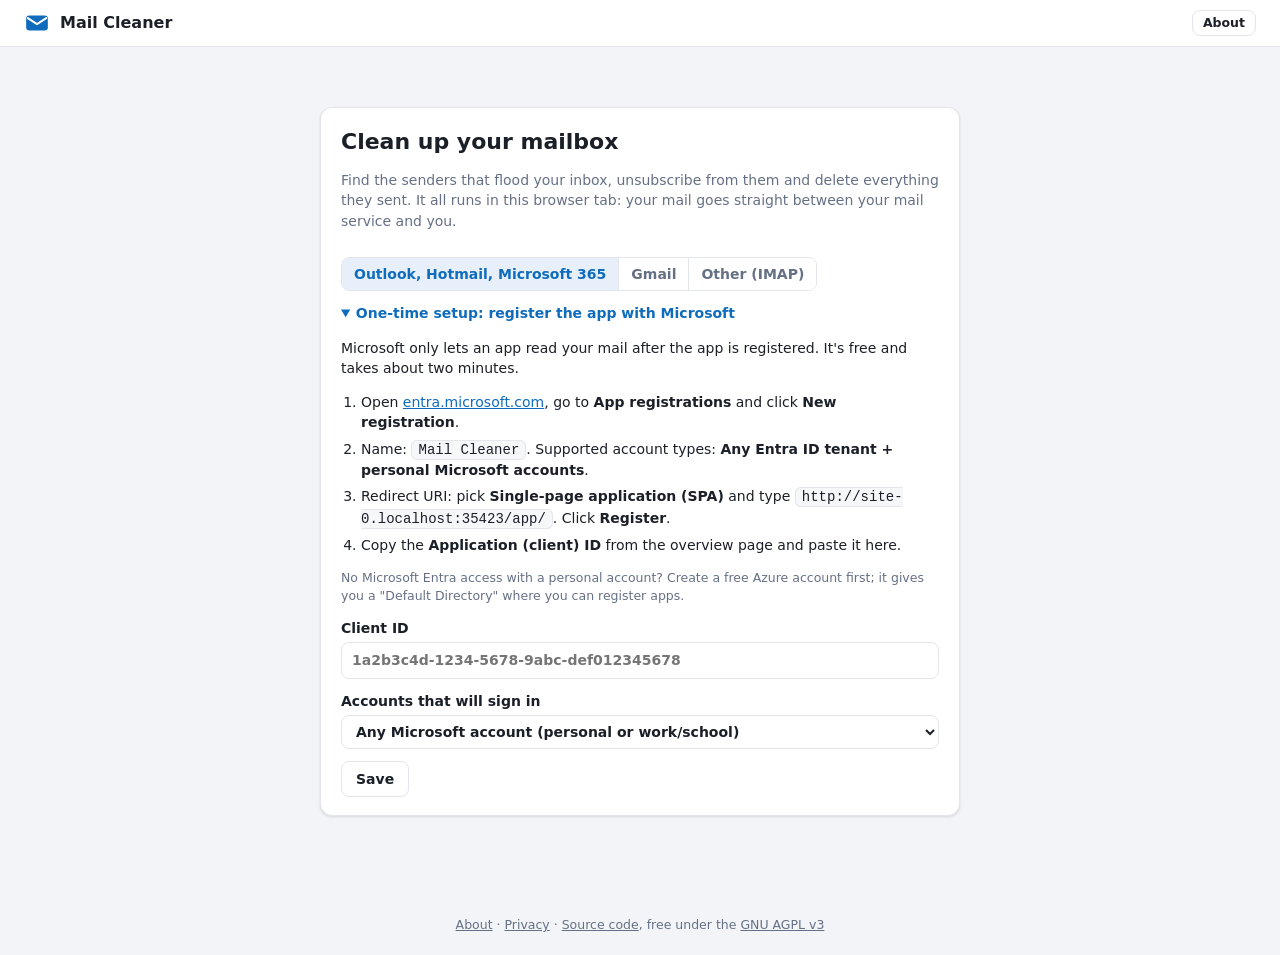
==== app/index.html @ 323fdafe "Mail Cleaner" ====
<!doctype html>
<!-- Mail Cleaner, Copyright (C) 2026 XxSeRyIxX. SPDX-License-Identifier: AGPL-3.0-or-later. Additional terms: see NOTICE. -->
<html lang="en">
<head>
  <meta charset="utf-8">
  <!-- GitHub Pages can't send headers, so the page carries its own policy. Mail bodies inherit it in their frame and add a stricter one.
       The hash is the desktop edition's link relay for mail frames (mail.js). -->
  <meta http-equiv="Content-Security-Policy" content="default-src 'self'; script-src 'self' https://accounts.google.com/gsi/client 'sha256-LWPZg8NMc2iP+skodLnE5gZQXyqTY5T8fFsRHmKO1uI='; style-src 'self' 'unsafe-inline' https://accounts.google.com/gsi/style; img-src 'self' data: https:; font-src 'self' data: https:; connect-src 'self' https:; frame-src https://accounts.google.com/gsi/; object-src 'none'; base-uri 'none'; form-action 'none'">
  <meta name="viewport" content="width=device-width, initial-scale=1">
  <meta name="author" content="XxSeRyIxX">
  <meta name="generator" content="Mail Cleaner d322843150ce2503">
  <title>Mail Cleaner</title>
  <link rel="icon" href="icon.png">
  <link rel="stylesheet" href="app.css">
  <script type="module" src="app.js"></script>
</head>
<body>
  <header class="topbar">
    <div class="brand" data-only="web">
      <svg viewBox="0 0 24 24" width="26" height="26" aria-hidden="true"><rect x="2" y="5" width="20" height="14" rx="3" fill="currentColor"/><path d="M3.5 7.5 12 13l8.5-5.5" fill="none" stroke="#fff" stroke-width="1.8" stroke-linecap="round" stroke-linejoin="round"/></svg>
      Mail Cleaner
    </div>
    <div class="row">
      <div id="account" class="account" hidden>
        <span id="account-name"></span>
        <button id="logout" class="btn ghost small">Sign out</button>
      </div>
      <button class="btn ghost small" data-about>About</button>
    </div>
  </header>

  <main>
    <!-- Pick the mail service and sign in -->
    <section id="view-connect" class="card narrow" hidden>
      <h1>Clean up your mailbox</h1>
      <p class="muted">Find the senders that flood your inbox, unsubscribe from them and delete everything they sent.
        It all runs <span data-only="web">in this browser tab</span><span data-only="desktop" hidden>on your computer</span>:
        your mail goes straight between your mail service and you.</p>
      <div id="providers" class="seg" role="group" aria-label="Mail service">
        <button type="button" data-provider="outlook">Outlook, Hotmail, Microsoft 365</button>
        <button type="button" data-provider="gmail">Gmail</button>
        <button type="button" data-provider="imap">Other (IMAP)</button>
      </div>

      <div id="oauth">
        <button id="login" class="btn primary big">Sign in</button>
        <p id="login-wait" class="info-box small" hidden>Finish signing in in your browser, then come back here.
          <button id="login-cancel" type="button" class="link">Cancel</button></p>
        <p id="login-error" class="error" hidden></p>
        <p id="login-note" class="muted small">You sign in on <span id="login-company">Microsoft</span>'s own page<span data-only="desktop" hidden>,
          in your browser</span>: your password never reaches this app.</p>
        <details id="own-app">
          <summary id="own-app-title">Use your own app registration instead</summary>
          <div id="steps-outlook">
            <p>Microsoft only lets an app read your mail after the app is registered. It's free and takes about two minutes.</p>
            <ol class="steps">
              <li>Open <a href="https://entra.microsoft.com" target="_blank" rel="noopener noreferrer">entra.microsoft.com</a>,
                go to <b>App registrations</b> and click <b>New registration</b>.</li>
              <li>Name: <code>Mail Cleaner</code>. Supported account types:
                <b>Any Entra ID tenant + personal Microsoft accounts</b>.</li>
              <li data-only="web">Redirect URI: pick <b>Single-page application (SPA)</b> and type <code class="redirect-uri"></code>.
                Click <b>Register</b>.</li>
              <li data-only="desktop" hidden>Redirect URI: pick <b>Public client/native (mobile &amp; desktop)</b> and type
                <code class="desktop-redirect"></code>. Click <b>Register</b>.</li>
              <li>Copy the <b>Application (client) ID</b> from the overview page and paste it here.</li>
            </ol>
            <p class="muted small">No Microsoft Entra access with a personal account? Create a free Azure account first;
              it gives you a "Default Directory" where you can register apps.</p>
          </div>
          <div id="steps-gmail" hidden>
            <p>Google only lets an app read Gmail through a Google Cloud project. Yours is free and takes about ten minutes, once.</p>
            <ol class="steps">
              <li>Open <a href="https://console.cloud.google.com/projectcreate" target="_blank" rel="noopener noreferrer">console.cloud.google.com</a>
                and create a project, for example <code>Mail Cleaner</code>.</li>
              <li>In <b>APIs &amp; Services</b>, <b>Library</b>, find the <b>Gmail API</b> and click <b>Enable</b>.
                Do the same for the <b>Google Drive API</b>: the app only uses it to show how much storage you use.</li>
              <li>Open <b>Google Auth Platform</b> and click <b>Get started</b>: any app name, your email, audience <b>External</b>.
                Then in <b>Audience</b>, under <b>Test users</b>, add your Gmail address.</li>
              <li data-only="web">In <b>Clients</b>, click <b>Create client</b>, application type <b>Web application</b>. Under
                <b>Authorized JavaScript origins</b> add <code class="js-origin"></code>. Copy the <b>Client ID</b> and paste it here.
                There's no secret to copy.</li>
              <li data-only="desktop" hidden>In <b>Clients</b>, click <b>Create client</b>, application type <b>Desktop app</b>.
                Copy the <b>Client ID</b> and the <b>Client secret</b> and paste them here. Google doesn't treat a desktop app's
                secret as a secret: it can't stay hidden in an app people download.</li>
            </ol>
            <p class="muted small">At sign-in Google warns that it hasn't verified the app: it's your own, so click <b>Continue</b> and allow
              what it asks.<span data-only="web"> Google's sign-ins in a browser last an hour; after that the app asks you to click Continue.</span></p>
          </div>
          <form id="app-form" class="form">
            <label>Client ID
              <input id="client-id" autocomplete="off" spellcheck="false">
            </label>
            <label id="f-secret" hidden>Client secret
              <input id="client-secret" autocomplete="off" spellcheck="false">
            </label>
            <label id="f-tenant">Accounts that will sign in
              <select id="tenant">
                <option value="common">Any Microsoft account (personal or work/school)</option>
                <option value="consumers">Personal only (outlook.com, hotmail, live)</option>
                <option value="organizations">Work or school only</option>
              </select>
            </label>
            <p id="app-error" class="error" hidden></p>
            <div class="row">
              <button class="btn">Save</button>
              <button type="button" id="app-default" class="link" hidden></button>
            </div>
          </form>
        </details>
      </div>

      <div id="imap" hidden>
        <div id="imap-desktop-only" class="box">
          <p>Browsers can't connect to mail servers, so IMAP (Yahoo, iCloud, AOL, GMX, Zoho, your own domain...) only works in the
            desktop edition of Mail Cleaner, for Windows, macOS and Linux. Download it, run it and pick <b>Other (IMAP)</b> there.</p>
          <a data-link="releases" target="_blank" rel="noopener">Get the desktop edition</a>
        </div>
        <form id="imap-form" class="form">
          <p>Type your address and the app fills in the server. Many services want an <b>app password</b> rather than your normal
            password; you create one in your account's security settings.</p>
          <p class="muted small">Here the app has to keep your password. <span id="imap-keep"></span> and it only goes to your mail
            server over an encrypted connection. IMAP has no way to block senders, so that option isn't offered.</p>
          <label>Email address
            <input id="imap-email" type="email" autocomplete="off" spellcheck="false" placeholder="name@example.com">
          </label>
          <p id="imap-tip" class="info-box small" hidden></p>
          <label>Password or app password
            <input id="imap-password" type="password" autocomplete="off">
          </label>
          <div class="row wrap server">
            <label class="grow">IMAP server
              <input id="imap-host" autocomplete="off" spellcheck="false" placeholder="imap.example.com">
            </label>
            <label>Port
              <input id="imap-port" type="number" min="1" max="65535" value="993">
            </label>
            <label>Security
              <select id="imap-security">
                <option value="ssl">SSL/TLS</option>
                <option value="starttls">STARTTLS</option>
              </select>
            </label>
          </div>
          <label>User name <span class="muted">(only if it isn't your email address)</span>
            <input id="imap-user" autocomplete="off" spellcheck="false">
          </label>
          <p id="imap-error" class="error" hidden></p>
          <div class="row">
            <button id="imap-save" class="btn primary">Connect</button>
          </div>
        </form>
      </div>
    </section>

    <!-- Main -->
    <section id="view-main" class="stack" hidden>
      <div id="storage" class="card storage" hidden>
        <div class="row space wrap">
          <h2>Storage</h2>
          <a id="st-manage" class="small" target="_blank" rel="noopener noreferrer" hidden></a>
        </div>
        <div id="st-summary"></div>
        <div id="st-meter" class="meter" hidden></div>
        <div id="st-legend" class="legend small"></div>
        <div id="st-trash-row" class="row wrap">
          <span id="st-trash" class="small"></span>
          <button id="st-empty" class="btn small danger" hidden></button>
        </div>
        <p id="st-note" class="muted small" hidden></p>
      </div>

      <div class="card">
        <div class="row space wrap">
          <h2>1. Scan</h2>
          <span id="scan-info" class="muted small"></span>
        </div>
        <div id="folders" class="chips"></div>
        <div class="row wrap">
          <button id="scan" class="btn primary">Scan</button>
          <label id="scan-unsub-box" class="row small"><input type="checkbox" id="scan-unsub" checked>
            Also find unsubscribe links <span class="muted">(runs in the background, you can work meanwhile)</span></label>
          <button id="more-folders" class="link" hidden></button>
        </div>
      </div>

      <div id="job" class="card" hidden>
        <div class="row space">
          <b id="job-title"></b>
          <button id="job-cancel" class="btn ghost small">Stop</button>
        </div>
        <div class="bar"><div id="job-bar"></div></div>
        <div class="row space small">
          <span id="job-text"></span>
          <span id="job-note" class="warn-text"></span>
        </div>
        <p id="job-help" class="muted small" hidden></p>
      </div>

      <div id="stats" class="stats" hidden></div>

      <div id="results" class="layout" hidden>
        <div class="card">
          <div class="row space wrap">
            <h2>2. Pick what to clean</h2>
            <div class="row wrap">
              <div id="group" class="seg" role="group" aria-label="Group by">
                <button data-group="sender" class="on">By sender</button>
                <button data-group="domain">By domain</button>
              </div>
              <input id="search" type="search" placeholder="Search sender or subject" autocomplete="off">
            </div>
          </div>

          <div class="filters">
            <div id="chips" class="chips">
              <button class="chip" data-chip="spam" title="Junk, ignored newsletters and bulk mail">Likely spam</button>
              <button class="chip" data-chip="unsub" title="Senders with an unsubscribe link">Can unsubscribe</button>
              <button class="chip" data-chip="unopened" title="Senders whose mail you never opened">Never opened</button>
              <button class="chip" data-chip="junk" id="chip-junk">In Junk</button>
              <button class="chip" data-chip="attach">With attachments</button>
            </div>
            <div class="row wrap">
              <label class="filter">Older than
                <select id="f-age">
                  <option value="0">any age</option>
                  <option value="30">1 month</option>
                  <option value="90">3 months</option>
                  <option value="180">6 months</option>
                  <option value="365">1 year</option>
                  <option value="730">2 years</option>
                  <option value="1825">5 years</option>
                </select>
              </label>
              <label class="filter">Senders with at least
                <select id="f-mails">
                  <option value="1">1 mail</option>
                  <option value="2">2 mails</option>
                  <option value="5">5 mails</option>
                  <option value="10">10 mails</option>
                  <option value="20">20 mails</option>
                  <option value="50">50 mails</option>
                  <option value="100">100 mails</option>
                </select>
              </label>
              <label class="filter size-only">using more than
                <select id="f-total">
                  <option value="0">any space</option>
                  <option value="1">1 MB</option>
                  <option value="10">10 MB</option>
                  <option value="50">50 MB</option>
                  <option value="100">100 MB</option>
                  <option value="500">500 MB</option>
                </select>
              </label>
              <label class="filter size-only">Mails bigger than
                <select id="f-mailsize">
                  <option value="0">any size</option>
                  <option value="0.1">100 KB</option>
                  <option value="1">1 MB</option>
                  <option value="5">5 MB</option>
                  <option value="10">10 MB</option>
                </select>
              </label>
              <button id="f-reset" class="link" hidden>Reset filters</button>
            </div>
          </div>

          <p id="summary" class="summary"></p>
          <div id="bulk" class="bulk" hidden>
            <span id="bulk-text"></span>
            <button id="bulk-remove" class="btn small danger">Remove</button>
            <button id="bulk-archive" class="btn small">Archive</button>
            <button id="bulk-read" class="btn small">Mark read</button>
            <button id="bulk-unsub" class="btn small">Unsubscribe</button>
            <button id="bulk-add" class="btn small">Add to list</button>
            <button id="bulk-clear" class="link">Clear</button>
          </div>
          <table class="grid">
            <thead>
              <tr>
                <th class="c-sel"><input type="checkbox" id="sel-all" title="Select all"></th>
                <th class="c-who" data-sort="label">Sender</th>
                <th class="c-num" data-sort="count">Mails</th>
                <th class="c-size size-only" data-sort="size">Size</th>
                <th class="c-num" data-sort="unreadPct">Unread</th>
                <th class="c-num" data-sort="score" title="How spammy this sender looks (0 to 100). Hover a score to see why.">Spam</th>
                <th class="c-date" data-sort="latest">Latest</th>
                <th>Last subject</th>
                <th class="c-actions"></th>
              </tr>
            </thead>
            <tbody id="rows"></tbody>
          </table>
          <p id="empty" class="empty" hidden></p>
          <button id="show-more" class="btn ghost wide" hidden></button>
        </div>

        <aside class="card list-panel">
          <h2>3. Remove list</h2>
          <p class="muted small">Everything from these senders or domains gets removed, at any age. The list is saved in this browser, so after your next scan one click cleans them again.</p>
          <div class="ai-box">
            <b>Let an AI choose</b>
            <span class="muted small">Give ChatGPT, Copilot or any AI chat a summary of your senders, then paste its answer back.</span>
            <div class="row">
              <button id="ai-export" class="btn small">1. Export for AI</button>
              <button id="ai-import" class="btn small">2. Paste AI answer</button>
            </div>
          </div>
          <form id="add-form" class="row">
            <input id="add-input" placeholder="spam@example.com or @example.com" autocomplete="off" spellcheck="false">
            <button class="btn">Add</button>
          </form>
          <ul id="list"></ul>
          <p id="list-total" class="muted small"></p>
          <button id="list-clean" class="btn danger big wide" disabled>Remove</button>
        </aside>
      </div>
    </section>
  </main>

  <footer class="footer small muted">
    <button class="link" data-about>About</button> ·
    <a href="privacy.html">Privacy</a> ·
    <a data-link="repo" target="_blank" rel="noopener">Source code</a>, free under the
    <a data-link="license" target="_blank" rel="noopener">GNU AGPL v3</a>
  </footer>

  <dialog id="about">
    <div class="row space">
      <h2>Mail Cleaner</h2>
      <button class="btn ghost small" data-close>Close</button>
    </div>
    <p>Find the senders that flood your mailbox, unsubscribe from them and delete everything they sent, for Outlook,
      Gmail and IMAP mailboxes. Your mail goes straight between your mail service and you.</p>
    <p id="ab-copy" class="warn-box" hidden></p>
    <p id="ab-made">Made by <a data-link="profile" target="_blank" rel="noopener">XxSeRyIxX</a>.
      Copyright (C) 2026 XxSeRyIxX.</p>
    <p class="small">Free and open source: you may use, study, share and change it under the
      <a data-link="license" target="_blank" rel="noopener">GNU Affero General Public License v3</a> or later.
      It comes with absolutely no warranty. The <a data-link="repo" target="_blank" rel="noopener">source code is on GitHub</a>.</p>
    <h3>Credits</h3>
    <ul class="credits small">
      <li><b>MailKit and MimeKit</b> by Jeffrey Stedfast (MIT): IMAP in the desktop edition.</li>
      <li><b>Photino.NET</b> by TryPhotino (Apache 2.0): the desktop edition's window.</li>
      <li><b>Thunderbird's ISP database</b> by Mozilla: finding the IMAP server for an address.</li>
      <li><b>Microsoft Graph</b>, the <b>Gmail API</b> and <b>Google Identity Services</b>: the mail services and their sign-in.</li>
    </ul>
    <p class="small"><a data-link="issues" target="_blank" rel="noopener">Report a problem</a> ·
      <a href="privacy.html" target="_blank">Privacy</a><span id="ab-version" hidden> ·
      <a id="ab-deployed" target="_blank" rel="noopener"></a></span></p>
    <div id="ab-proof" class="box small" hidden>
      <p><b>Original:</b> Mail Cleaner by XxSeRyIxX, <a data-link="repo" target="_blank" rel="noopener">on GitHub</a>.
        <b>Build id:</b> <code id="ab-id"></code>. <b>Running at:</b> <span id="ab-where"></span>.</p>
      <label class="field">Look for the build id in text copied from another app
        <textarea id="ab-check" rows="2"></textarea>
      </label>
      <p id="ab-found"></p>
    </div>
  </dialog>

  <dialog id="privacy" class="wide">
    <div class="row space">
      <h2>Privacy</h2>
      <button class="btn ghost small" data-close>Close</button>
    </div>
    <div id="privacy-body" class="doc"></div>
  </dialog>

  <dialog id="clean">
    <h2 id="cl-title"></h2>
    <p id="cl-who" class="muted"></p>
    <p id="cl-scope" class="muted small" hidden></p>
    <p id="cl-warn" class="warn-box" hidden></p>
    <div id="cl-remove-box">
      <label class="option"><input type="checkbox" id="cl-remove"><span id="cl-remove-text"></span></label>
      <div id="cl-mode" class="indent">
        <label class="option"><input type="radio" name="cl-mode" value="trash" checked><span id="cl-trash-text"></span></label>
        <label id="cl-archive-box" class="option"><input type="radio" name="cl-mode" value="archive">
          <span>move them to <b>Archive</b> <span class="muted">(keeps them, out of the Inbox)</span></span></label>
        <label id="cl-delete-box" class="option"><input type="radio" name="cl-mode" value="delete">
          <span>delete right away, skipping <span class="trash-name">Deleted Items</span> <span id="cl-delete-note" class="muted">(faster)</span></span></label>
      </div>
    </div>
    <label id="cl-unsub-box" class="option"><input type="checkbox" id="cl-unsub"><span id="cl-unsub-text"></span></label>
    <label id="cl-block-box" class="option"><input type="checkbox" id="cl-block"><span id="cl-block-text"></span></label>
    <div class="row end">
      <button id="cl-cancel" class="btn ghost">Cancel</button>
      <button id="cl-ok" class="btn danger">Clean up</button>
    </div>
  </dialog>

  <dialog id="confirm">
    <h2 id="cf-title"></h2>
    <p id="cf-text"></p>
    <div class="row end">
      <button id="cf-cancel" class="btn ghost">Cancel</button>
      <button id="cf-ok" class="btn danger"></button>
    </div>
  </dialog>

  <dialog id="renew">
    <h2>Continue with Google</h2>
    <p>Google keeps a sign-in in the browser for one hour. Click <b>Continue</b> to carry on where you left off;
      Google's window usually opens and closes by itself.</p>
    <p id="rn-error" class="error" hidden></p>
    <div class="row end">
      <button id="rn-stop" class="btn ghost">Stop</button>
      <button id="rn-ok" class="btn primary">Continue</button>
    </div>
  </dialog>

  <dialog id="preview" class="wide">
    <div class="row space">
      <h2 id="pv-title"></h2>
      <button class="btn ghost small" data-close>Close</button>
    </div>
    <div id="pv-unsub-info" class="unsub-box" hidden></div>
    <p id="pv-latest" class="info-box" hidden></p>
    <div class="scroll">
      <table class="grid compact clickable">
        <thead><tr><th class="c-date">Received</th><th class="c-from">From</th><th>Subject</th><th class="c-size size-only">Size</th><th class="c-folder">Folder</th></tr></thead>
        <tbody id="pv-rows"></tbody>
      </table>
      <button id="pv-more" class="btn ghost wide" hidden></button>
    </div>
    <p id="pv-note" class="muted small"></p>
    <div class="row end wrap">
      <button id="pv-add" class="btn">Add to remove list</button>
      <button id="pv-read" class="btn">Mark all read</button>
      <button id="pv-unsub" class="btn">Unsubscribe</button>
      <button id="pv-remove" class="btn danger">Remove these</button>
    </div>
  </dialog>

  <dialog id="mail" class="viewer">
    <div class="row space">
      <div class="row">
        <button id="mv-newer" class="btn ghost small" title="Newer mail">&larr; Newer</button>
        <button id="mv-older" class="btn ghost small" title="Older mail">Older &rarr;</button>
        <span id="mv-pos" class="muted small"></span>
      </div>
      <button class="btn ghost small" data-close>Close</button>
    </div>
    <div class="mail-head">
      <h2 id="mv-subject"></h2>
      <div class="muted small"><b id="mv-from"></b> <span id="mv-to"></span></div>
      <div class="muted small" id="mv-meta"></div>
    </div>
    <div class="row wrap">
      <button id="mv-read" class="btn small"></button>
      <button id="mv-archive" class="btn small">Archive</button>
      <button id="mv-delete" class="btn small danger-ghost">Delete</button>
      <button id="mv-images" class="btn small ghost" title="Remote images let the sender know you opened the mail">Show images</button>
      <a id="mv-web" class="btn small ghost" target="_blank" rel="noopener noreferrer" hidden>Open in Outlook</a>
      <span id="mv-status" class="muted small"></span>
    </div>
    <!-- No allow-scripts, allow-forms or allow-same-origin: the mail can't run code, submit forms or reach this page. -->
    <iframe id="mv-body" title="Mail" sandbox="allow-popups allow-popups-to-escape-sandbox" referrerpolicy="no-referrer"></iframe>
  </dialog>

  <dialog id="links">
    <div class="row space">
      <h2>Finish unsubscribing</h2>
      <button class="btn ghost small" data-close>Close</button>
    </div>
    <p class="muted">These senders don't offer one-click unsubscribe. Open each link and confirm on their page.
      Mail links open your mail app with the message ready to send.</p>
    <ul id="links-list" class="link-list"></ul>
  </dialog>

  <dialog id="export" class="wide">
    <div class="row space">
      <h2>Export for an AI</h2>
      <button class="btn ghost small" data-close>Close</button>
    </div>
    <p class="muted">Copy this text into ChatGPT, Copilot, Gemini or any AI chat. If it's too long to paste, download it as a file and
      attach that to the chat instead. It asks the AI which senders to remove, and to answer with a list you bring back here with
      <b>Paste AI answer</b>. The AI doesn't need the full mails: this summary is enough, and much smaller.</p>
    <div class="row wrap">
      <label class="row">Senders
        <select id="ex-scope">
          <option value="count">Top 250 by number of mails</option>
          <option value="size" class="size-only">Top 250 by space used</option>
          <option value="all">All senders</option>
          <option value="view">Only what the table shows now</option>
        </select>
      </label>
      <label class="row"><input type="checkbox" id="ex-subjects" checked> Recent subjects</label>
      <label class="row"><input type="checkbox" id="ex-preview"> Start of their latest mail</label>
    </div>
    <label class="field"><span>Your own rules for the AI <span class="muted">(optional)</span></span>
      <textarea id="ex-notes" rows="2" placeholder="e.g. keep everything from my bank and from school; I never read shopping newsletters"></textarea>
    </label>
    <textarea id="ex-text" class="mono" rows="12" readonly aria-label="Text for the AI"></textarea>
    <div class="row space wrap">
      <span id="ex-size" class="muted small"></span>
      <div class="row wrap">
        <button id="ex-csv-senders" class="btn ghost small">Download senders (CSV)</button>
        <button id="ex-csv-mails" class="btn ghost small">Download every mail (CSV)</button>
        <button id="ex-download" class="btn">Download text (.md)</button>
        <button id="ex-copy" class="btn primary">Copy text</button>
      </div>
    </div>
  </dialog>

  <dialog id="import" class="wide">
    <div class="row space">
      <h2>Paste the AI's answer</h2>
      <button class="btn ghost small" data-close>Close</button>
    </div>
    <textarea id="im-text" rows="7" placeholder="Paste the whole answer here. The addresses in its code block are picked up."></textarea>
    <p id="im-note" class="muted small"></p>
    <div id="im-list" class="pick-list"></div>
    <div class="row end">
      <button id="im-add" class="btn primary" disabled>Add to the remove list</button>
    </div>
  </dialog>

  <div id="toasts" aria-live="polite"></div>
</body>
</html>
---- app/app.css ----
/* Mail Cleaner, Copyright (C) 2026 XxSeRyIxX. SPDX-License-Identifier: AGPL-3.0-or-later. Additional terms: see NOTICE. */
:root {
  --bg: #f3f4f7;
  --card: #ffffff;
  --text: #1b1f27;
  --muted: #667085;
  --line: #e3e6eb;
  --hover: #f6f7f9;
  --brand: #0f6cbd;
  --brand-hover: #0b5a9e;
  --brand-soft: #e7f0fa;
  --danger: #c4314b;
  --danger-hover: #a3283e;
  --danger-soft: #fcebee;
  --warn: #9a5a00;
  --warn-soft: #fff3df;
  --ok: #107c41;
  --ok-soft: #e6f4ea;
  --radius: 12px;
  --shadow: 0 1px 2px rgba(16, 24, 40, .05), 0 1px 3px rgba(16, 24, 40, .08);
  color-scheme: light dark;
}

@media (prefers-color-scheme: dark) {
  :root {
    --bg: #101216;
    --card: #191c22;
    --text: #e8eaef;
    --muted: #98a1b0;
    --line: #2a2f38;
    --hover: #20242b;
    --brand: #4ea1f3;
    --brand-hover: #73b5f6;
    --brand-soft: #18293b;
    --danger: #f06a80;
    --danger-hover: #f48b9c;
    --danger-soft: #3a1d24;
    --warn: #f1a93b;
    --warn-soft: #33270f;
    --ok: #5fd08a;
    --ok-soft: #15301f;
    --shadow: none;
  }
}

* { box-sizing: border-box; }
[hidden] { display: none !important; }
.no-sizes .size-only { display: none !important; }

body {
  margin: 0;
  background: var(--bg);
  color: var(--text);
  font: 14px/1.45 "Segoe UI Variable Text", "Segoe UI", system-ui, -apple-system, sans-serif;
}

h1 { font-size: 22px; margin: 0 0 8px; }
h2 { font-size: 16px; margin: 0; }
a { color: var(--brand); }
code { background: var(--hover); border: 1px solid var(--line); border-radius: 6px; padding: 1px 6px; }

.muted { color: var(--muted); }
.small { font-size: 12.5px; }
.error { color: var(--danger); }
.warn-text { color: var(--warn); }
.nowrap { white-space: nowrap; }

/* Layout */
.topbar {
  position: sticky; top: 0; z-index: 5;
  display: flex; align-items: center; justify-content: space-between;
  padding: 10px 24px;
  background: var(--card);
  border-bottom: 1px solid var(--line);
}
/* Stays on the right in the desktop edition, which hides the brand. */
.topbar > .row { margin-left: auto; }
.brand { display: flex; align-items: center; gap: 10px; font-weight: 650; font-size: 16px; }
.brand svg { color: var(--brand); }
.account { display: flex; align-items: center; gap: 12px; color: var(--muted); }

main { max-width: 1680px; margin: 0 auto; padding: 20px 24px 60px; }
.stack { display: grid; gap: 16px; }
.card { background: var(--card); border: 1px solid var(--line); border-radius: var(--radius); box-shadow: var(--shadow); padding: 18px 20px; }
.card.narrow { max-width: 640px; margin: 40px auto; }
.card > * + * { margin-top: 12px; }

.row { display: flex; align-items: center; gap: 10px; }
.row.space { justify-content: space-between; }
.row.end { justify-content: flex-end; }
.row.wrap { flex-wrap: wrap; }

.layout { display: grid; grid-template-columns: minmax(0, 1fr) 340px; gap: 16px; align-items: start; }
.list-panel { position: sticky; top: 72px; }
@media (max-width: 1100px) {
  .layout { grid-template-columns: 1fr; }
  .list-panel { position: static; }
}

/* Controls */
.btn {
  display: inline-flex; align-items: center; justify-content: center; gap: 6px;
  padding: 7px 14px;
  border: 1px solid var(--line); border-radius: 8px;
  background: var(--card); color: var(--text);
  font: inherit; font-weight: 600; cursor: pointer;
  white-space: nowrap;
}
.btn:hover:not(:disabled) { background: var(--hover); }
.btn:disabled { opacity: .5; cursor: default; }
.btn.primary { background: var(--brand); border-color: var(--brand); color: #fff; }
.btn.primary:hover:not(:disabled) { background: var(--brand-hover); }
.btn.danger { background: var(--danger); border-color: var(--danger); color: #fff; }
.btn.danger:hover:not(:disabled) { background: var(--danger-hover); }
.btn.ghost { background: transparent; }
.btn.small { padding: 3px 10px; font-size: 12.5px; }
.btn.big { padding: 11px 22px; font-size: 15px; }
.btn.wide { width: 100%; }
.btn.danger-ghost { color: var(--danger); background: transparent; }
.btn.danger-ghost:hover:not(:disabled) { background: var(--danger-soft); }
.link { background: none; border: none; padding: 0; color: var(--brand); font: inherit; cursor: pointer; text-decoration: underline; }

input, select, textarea {
  font: inherit; color: var(--text);
  background: var(--card);
  border: 1px solid var(--line); border-radius: 8px;
  padding: 7px 10px;
}
input:focus, select:focus, textarea:focus { outline: 2px solid var(--brand); outline-offset: -1px; }
input[type=checkbox], input[type=radio] { accent-color: var(--brand); width: 16px; height: 16px; margin: 0; }
textarea { width: 100%; resize: vertical; }
textarea.mono { font: 12px/1.45 ui-monospace, "Cascadia Mono", Consolas, monospace; white-space: pre; }
#search { min-width: 240px; }
#add-input { flex: 1; min-width: 0; }

.form { display: grid; gap: 12px; }
.form label, .field { display: grid; gap: 4px; font-weight: 600; }
.form .server { align-items: end; }
.form .server .grow { flex: 1; min-width: 220px; }
#imap-port { width: 96px; }
.steps { padding-left: 20px; }
.steps li + li { margin-top: 6px; }

/* Connect: the service tabs, sign-in, and the steps to register your own app */
#oauth > * + *, #imap > * + *, #own-app > * + * { margin-top: 12px; }
#own-app > summary { cursor: pointer; font-weight: 600; color: var(--brand); }
.box { background: var(--hover); padding: 10px 12px; border-radius: 8px; }
.box p { margin: 0 0 8px; }

/* Footer, About and the privacy page */
.footer { padding: 0 24px 24px; text-align: center; }
.footer a, .footer .link { color: var(--muted); }
h3 { font-size: 14px; margin: 0; }
.credits { margin: 6px 0 0; padding-left: 18px; }
.credits li + li { margin-top: 4px; }
.doc { line-height: 1.6; }
.doc h2 { margin-top: 18px; }
.doc ul { padding-left: 20px; }
a.brand { color: inherit; text-decoration: none; }

/* Chips: folder pickers and filter toggles */
.chips { display: flex; flex-wrap: wrap; gap: 8px; }
.chip {
  display: inline-flex; align-items: center; gap: 8px;
  padding: 5px 12px;
  border: 1px solid var(--line); border-radius: 999px;
  background: var(--card); color: var(--text);
  font: inherit; cursor: pointer; user-select: none;
}
.chip:hover { background: var(--hover); }
.chip.on { border-color: var(--brand); background: var(--brand-soft); color: var(--brand); }
.chip .count { color: var(--muted); font-variant-numeric: tabular-nums; }

.seg { display: inline-flex; border: 1px solid var(--line); border-radius: 8px; overflow: hidden; }
.seg button { border: none; background: var(--card); color: var(--muted); font: inherit; font-weight: 600; padding: 6px 12px; cursor: pointer; }
.seg button + button { border-left: 1px solid var(--line); }
.seg button.on { background: var(--brand-soft); color: var(--brand); }

.filters { display: grid; gap: 10px; padding: 12px; border-radius: 10px; background: var(--hover); }
.filter { display: inline-flex; align-items: center; gap: 6px; color: var(--muted); }
.filter select { padding: 4px 8px; }
.summary { margin: 12px 0 0; color: var(--muted); }
.summary b { color: var(--text); }

/* Progress */
.bar { height: 8px; background: var(--line); border-radius: 999px; overflow: hidden; margin: 10px 0 8px; }
.bar > div { height: 100%; width: 0; background: var(--brand); transition: width .4s ease; }

/* Overview cards */
.stats { display: grid; grid-template-columns: repeat(4, minmax(0, 1fr)); gap: 12px; }
.stat {
  display: flex; flex-direction: column; gap: 2px;
  background: var(--card); border: 1px solid var(--line); border-radius: var(--radius);
  box-shadow: var(--shadow); padding: 14px 16px;
}
.stat b { font-size: 24px; font-variant-numeric: tabular-nums; }
.stat span { color: var(--muted); }
.stat .row { margin-top: 8px; }
.stat.alert b { color: var(--danger); }
@media (max-width: 900px) { .stats { grid-template-columns: repeat(2, minmax(0, 1fr)); } }

/* Storage: one bar split by what uses the space, and its legend */
.meter { display: flex; height: 12px; border-radius: 999px; overflow: hidden; background: var(--line); }
.meter > span { flex: none; height: 100%; background: var(--c); }
.meter > span + span { box-shadow: inset 2px 0 0 var(--card); }
.legend { display: flex; flex-wrap: wrap; gap: 4px 18px; color: var(--muted); }
.legend:empty, #st-summary:empty { display: none; }
.legend > span { display: inline-flex; align-items: center; gap: 6px; }
.legend > span::before { content: ""; width: 10px; height: 10px; border-radius: 3px; background: var(--c); }
.legend b { color: var(--text); font-weight: 600; }
.part-0 { --c: #0f6cbd; }
.part-1 { --c: #5aa2e0; }
.part-2 { --c: #8764b8; }
.part-3 { --c: #2e9d7f; }
.part-4 { --c: #d08a2b; }
.part-rest { --c: #98a1b0; }
.part-trash { --c: var(--danger); }
.ok-text { color: var(--ok); }

.bulk {
  display: flex; align-items: center; gap: 10px; flex-wrap: wrap;
  padding: 8px 12px; border-radius: 8px; background: var(--brand-soft);
}
.bulk span { font-weight: 600; margin-right: auto; }

/* Tables */
.grid { width: 100%; border-collapse: collapse; table-layout: fixed; }
.grid th, .grid td { padding: 8px; border-bottom: 1px solid var(--line); text-align: left; vertical-align: middle; }
.grid th { font-size: 12px; text-transform: uppercase; letter-spacing: .03em; color: var(--muted); font-weight: 600; white-space: nowrap; }
.grid th[data-sort] { cursor: pointer; user-select: none; }
.grid th[data-sort]:hover { color: var(--text); }
.grid th.asc::after { content: " \2191"; }
.grid th.desc::after { content: " \2193"; }
.grid tbody tr:hover { background: var(--hover); }
.grid tbody tr.sel { background: var(--brand-soft); }
.grid .c-sel { width: 36px; }
.grid .c-who { width: 26%; }
.grid .c-num { width: 66px; text-align: right; }
.grid .c-size { width: 80px; text-align: right; }
.grid .c-date { width: 104px; }
.grid .c-actions { width: 150px; }
.grid .c-from { width: 28%; }
.grid .c-folder { width: 140px; }
.grid td.num { text-align: right; font-variant-numeric: tabular-nums; }
.grid td.actions { text-align: right; white-space: nowrap; }
.grid td.actions .btn + .btn { margin-left: 4px; }
.grid .ellipsis, .grid .who div { overflow: hidden; text-overflow: ellipsis; white-space: nowrap; }
.grid .who .name { font-weight: 600; }
.grid .who .sub { color: var(--muted); font-size: 12.5px; }
.grid.compact td { padding: 6px 8px; }
.grid tr.unread td { font-weight: 600; }

.score {
  display: inline-block; min-width: 36px; padding: 1px 8px;
  border-radius: 999px; text-align: center; font-weight: 650; cursor: help;
}
.score.lo { background: var(--hover); color: var(--muted); }
.score.mid { background: var(--warn-soft); color: var(--warn); }
.score.hi { background: var(--danger-soft); color: var(--danger); }
.badge { display: inline-block; margin-left: 6px; padding: 0 7px; border-radius: 999px; font-size: 11.5px; font-weight: 600; background: var(--ok-soft); color: var(--ok); }

.empty { text-align: center; color: var(--muted); padding: 30px 0; }

/* Remove list */
.ai-box { display: grid; gap: 6px; padding: 10px 12px; border: 1px dashed var(--line); border-radius: 10px; }
#list { list-style: none; margin: 12px 0 0; padding: 0; max-height: 46vh; overflow: auto; }
#list li { display: flex; align-items: center; gap: 8px; padding: 6px 4px; border-bottom: 1px solid var(--line); }
#list li .k { flex: 1; min-width: 0; overflow: hidden; text-overflow: ellipsis; white-space: nowrap; }
#list li .n { color: var(--muted); font-variant-numeric: tabular-nums; }
#list li .x { border: none; background: none; color: var(--muted); font-size: 18px; line-height: 1; cursor: pointer; padding: 0 4px; }
#list li .x:hover { color: var(--danger); }
#list li.none { color: var(--muted); border: none; }

/* Dialogs */
dialog {
  width: min(560px, 92vw);
  border: 1px solid var(--line); border-radius: 16px;
  padding: 22px;
  background: var(--card); color: var(--text);
  box-shadow: 0 24px 60px rgba(0, 0, 0, .3);
}
dialog.wide { width: min(980px, 94vw); }
dialog::backdrop { background: rgba(12, 16, 24, .5); }
dialog > * + * { margin-top: 14px; }
.option { display: flex; gap: 10px; align-items: flex-start; padding: 6px 0; cursor: pointer; }
.option input { margin-top: 2px; flex: none; }
.indent { padding-left: 26px; }
.warn-box { background: var(--warn-soft); color: var(--warn); padding: 10px 12px; border-radius: 8px; }
.info-box { background: var(--hover); padding: 10px 12px; border-radius: 8px; white-space: pre-line; }
.info-box:empty { display: none; }
.scroll { max-height: 50vh; overflow: auto; border: 1px solid var(--line); border-radius: 8px; }
.scroll thead th { position: sticky; top: 0; background: var(--card); }
.pick-list, .link-list { max-height: 40vh; overflow: auto; border: 1px solid var(--line); border-radius: 8px; padding: 2px 12px; margin: 0; list-style: none; }
.pick-list:empty { display: none; }
.pick-list .option + .option { border-top: 1px solid var(--line); }
.link-list li { display: flex; align-items: center; justify-content: space-between; gap: 12px; padding: 8px 0; }
.link-list li + li { border-top: 1px solid var(--line); }
.link-list li span { overflow: hidden; text-overflow: ellipsis; white-space: nowrap; }

/* Sender preview and mail viewer */
.grid.clickable tbody tr { cursor: pointer; }
.unsub-box { border: 1px solid var(--line); border-radius: 8px; padding: 10px 12px; }
.unsub-box ul { margin: 6px 0 0; padding-left: 18px; }
.unsub-box li + li { margin-top: 4px; }
.unsub-box .who { font-weight: 600; }
.unsub-box p { margin: 6px 0 0; }
/* Only when open: a display rule on a closed dialog would beat the browser's own "display: none". */
dialog.viewer[open] { width: min(1100px, 96vw); height: 92vh; display: flex; flex-direction: column; }
dialog.viewer > * + * { margin-top: 10px; }
.mail-head h2 { font-size: 18px; overflow-wrap: anywhere; }
.mail-head div { overflow-wrap: anywhere; }
#mv-body { flex: 1; width: 100%; min-height: 0; border: 1px solid var(--line); border-radius: 8px; background: #fff; }

/* Toasts */
#toasts {
  position: fixed; left: 50%; bottom: 20px; transform: translateX(-50%);
  display: flex; flex-direction: column; gap: 8px; z-index: 20; width: min(560px, 92vw);
}
.toast {
  background: #1f2633; color: #fff;
  padding: 11px 16px; border-radius: 10px;
  box-shadow: 0 10px 30px rgba(0, 0, 0, .25);
}
.toast.bad { background: var(--danger); }
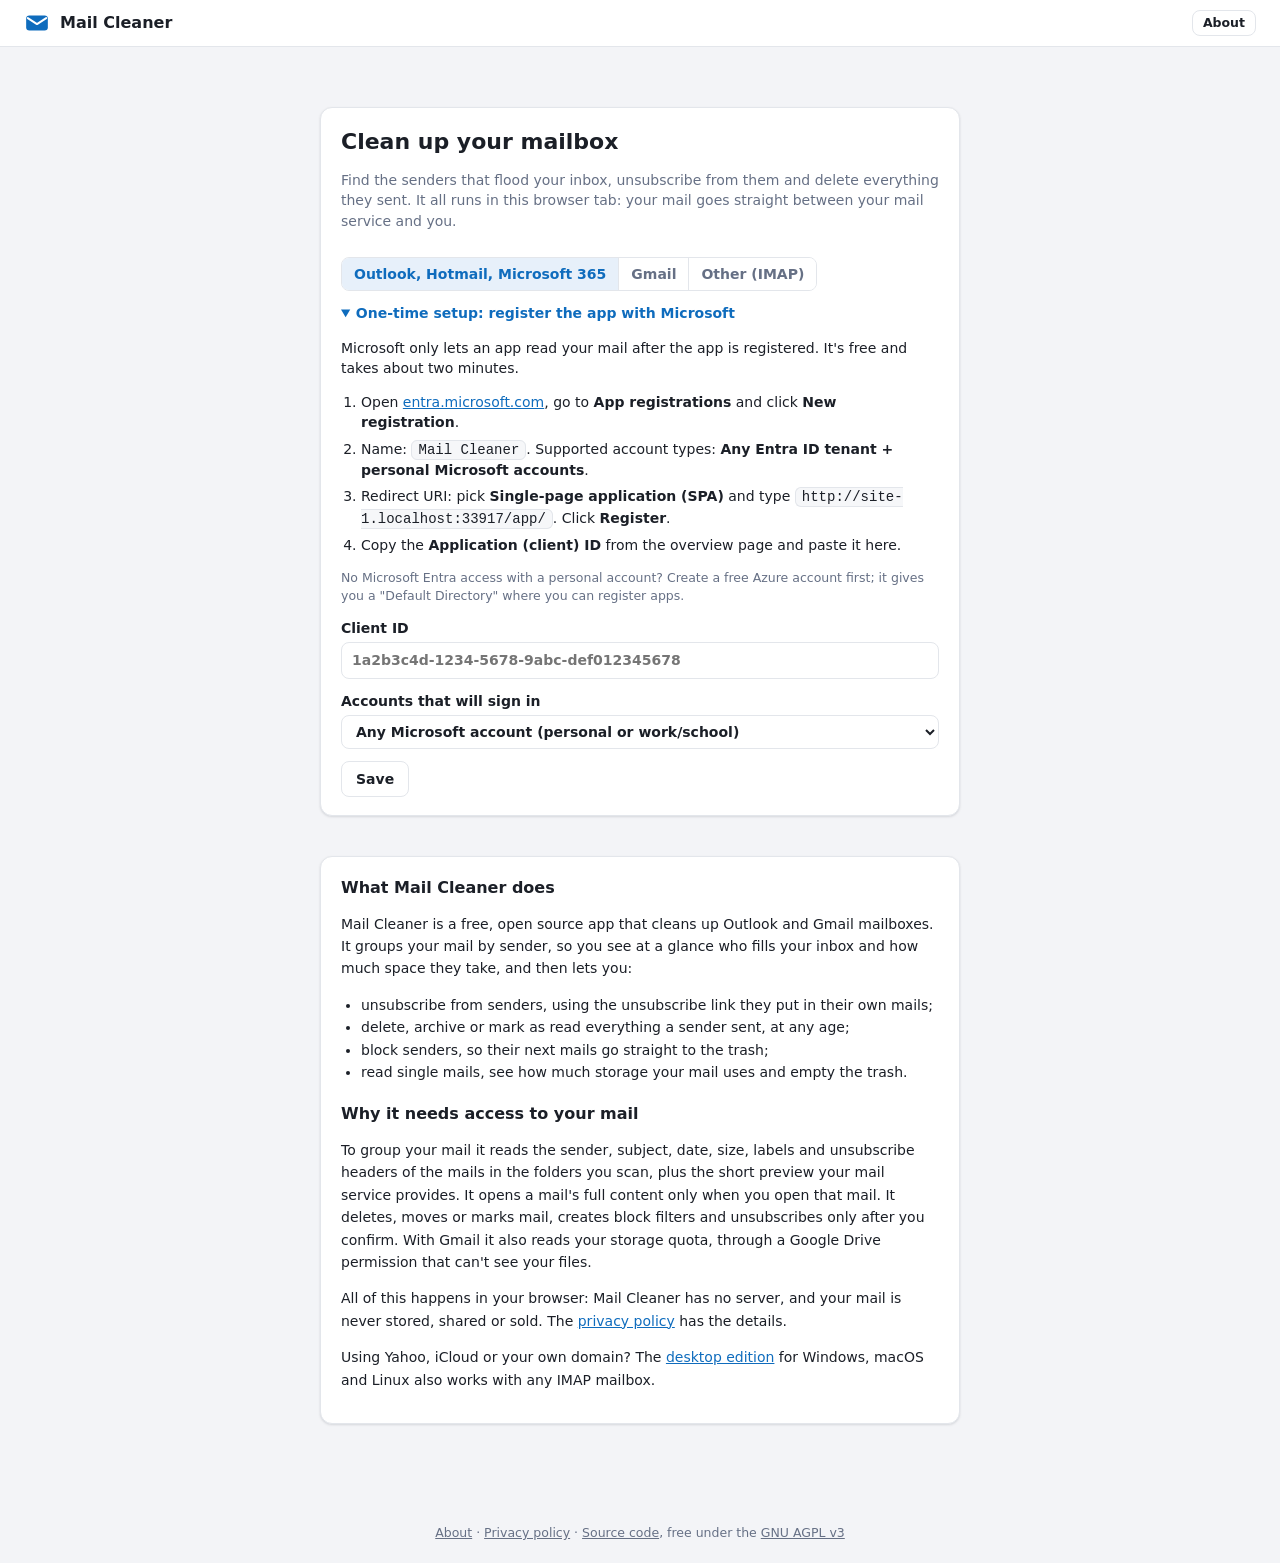
==== commit 1df436f2: "0.1.0: describe the app on its home page and expand the privacy policy" ====
--- a/app/index.html
+++ b/app/index.html
@@ -4,14 +4,17 @@
 <head>
   <meta charset="utf-8">
   <!-- GitHub Pages can't send headers, so the page carries its own policy. Mail bodies inherit it in their frame and add a stricter one.
-       The hash is the desktop edition's link relay for mail frames (mail.js). -->
-  <meta http-equiv="Content-Security-Policy" content="default-src 'self'; script-src 'self' https://accounts.google.com/gsi/client 'sha256-LWPZg8NMc2iP+skodLnE5gZQXyqTY5T8fFsRHmKO1uI='; style-src 'self' 'unsafe-inline' https://accounts.google.com/gsi/style; img-src 'self' data: https:; font-src 'self' data: https:; connect-src 'self' https:; frame-src https://accounts.google.com/gsi/; object-src 'none'; base-uri 'none'; form-action 'none'">
+       The hashes are the desktop marker below and the desktop edition's link relay for mail frames (mail.js). -->
+  <meta http-equiv="Content-Security-Policy" content="default-src 'self'; script-src 'self' https://accounts.google.com/gsi/client 'sha256-d5X+g5qHFkPagbpJu0rAwpgB8TPoUNZVFLPJgvJJUYA=' 'sha256-LWPZg8NMc2iP+skodLnE5gZQXyqTY5T8fFsRHmKO1uI='; style-src 'self' 'unsafe-inline' https://accounts.google.com/gsi/style; img-src 'self' data: https:; font-src 'self' data: https:; connect-src 'self' https:; frame-src https://accounts.google.com/gsi/; object-src 'none'; base-uri 'none'; form-action 'none'">
   <meta name="viewport" content="width=device-width, initial-scale=1">
+  <meta name="description" content="Mail Cleaner finds the senders that flood your Outlook or Gmail inbox, then unsubscribes, deletes, archives or blocks them in bulk. It runs in your browser, with no server.">
   <meta name="author" content="XxSeRyIxX">
   <meta name="generator" content="Mail Cleaner d322843150ce2503">
   <title>Mail Cleaner</title>
   <link rel="icon" href="icon.png">
   <link rel="stylesheet" href="app.css">
+  <!-- Marks the desktop edition before the first paint, so parts meant for the website never flash there. -->
+  <script>if (typeof window.external?.receiveMessage === 'function') document.documentElement.classList.add('desktop', 'booting');</script>
   <script type="module" src="app.js"></script>
 </head>
 <body>
@@ -31,7 +34,7 @@
 
   <main>
     <!-- Pick the mail service and sign in -->
-    <section id="view-connect" class="card narrow" hidden>
+    <section id="view-connect" class="card narrow">
       <h1>Clean up your mailbox</h1>
       <p class="muted">Find the senders that flood your inbox, unsubscribe from them and delete everything they sent.
         It all runs <span data-only="web">in this browser tab</span><span data-only="desktop" hidden>on your computer</span>:
@@ -150,6 +153,28 @@
           </div>
         </form>
       </div>
+    </section>
+
+    <!-- What the app does, readable without signing in: Google's review looks for it on the home page. -->
+    <section id="intro" class="card narrow doc" data-only="web">
+      <h2>What Mail Cleaner does</h2>
+      <p>Mail Cleaner is a free, open source app that cleans up Outlook and Gmail mailboxes. It groups your mail by sender, so you
+        see at a glance who fills your inbox and how much space they take, and then lets you:</p>
+      <ul>
+        <li>unsubscribe from senders, using the unsubscribe link they put in their own mails;</li>
+        <li>delete, archive or mark as read everything a sender sent, at any age;</li>
+        <li>block senders, so their next mails go straight to the trash;</li>
+        <li>read single mails, see how much storage your mail uses and empty the trash.</li>
+      </ul>
+      <h2>Why it needs access to your mail</h2>
+      <p>To group your mail it reads the sender, subject, date, size, labels and unsubscribe headers of the mails in the folders you
+        scan, plus the short preview your mail service provides. It opens a mail's full content only when you open that mail. It
+        deletes, moves or marks mail, creates block filters and unsubscribes only after you confirm. With Gmail it also reads your
+        storage quota, through a Google Drive permission that can't see your files.</p>
+      <p>All of this happens in your browser: Mail Cleaner has no server, and your mail is never stored, shared or sold. The
+        <a href="privacy.html">privacy policy</a> has the details.</p>
+      <p>Using Yahoo, iCloud or your own domain? The <a data-link="releases" target="_blank" rel="noopener">desktop edition</a>
+        for Windows, macOS and Linux also works with any IMAP mailbox.</p>
     </section>
 
     <!-- Main -->
@@ -320,7 +345,7 @@
 
   <footer class="footer small muted">
     <button class="link" data-about>About</button> ·
-    <a href="privacy.html">Privacy</a> ·
+    <a href="privacy.html">Privacy policy</a> ·
     <a data-link="repo" target="_blank" rel="noopener">Source code</a>, free under the
     <a data-link="license" target="_blank" rel="noopener">GNU AGPL v3</a>
   </footer>
@@ -346,7 +371,7 @@
       <li><b>Microsoft Graph</b>, the <b>Gmail API</b> and <b>Google Identity Services</b>: the mail services and their sign-in.</li>
     </ul>
     <p class="small"><a data-link="issues" target="_blank" rel="noopener">Report a problem</a> ·
-      <a href="privacy.html" target="_blank">Privacy</a><span id="ab-version" hidden> ·
+      <a href="privacy.html" target="_blank">Privacy policy</a><span id="ab-version" hidden> ·
       <a id="ab-deployed" target="_blank" rel="noopener"></a></span></p>
     <div id="ab-proof" class="box small" hidden>
       <p><b>Original:</b> Mail Cleaner by XxSeRyIxX, <a data-link="repo" target="_blank" rel="noopener">on GitHub</a>.
@@ -360,7 +385,7 @@
 
   <dialog id="privacy" class="wide">
     <div class="row space">
-      <h2>Privacy</h2>
+      <h2>Privacy policy</h2>
       <button class="btn ghost small" data-close>Close</button>
     </div>
     <div id="privacy-body" class="doc"></div>
--- a/app/app.css
+++ b/app/app.css
@@ -45,6 +45,8 @@
 
 * { box-sizing: border-box; }
 [hidden] { display: none !important; }
+/* index.html marks the desktop edition before the first paint; it boots until the app shows a view. */
+.desktop [data-only="web"], .booting #view-connect { display: none !important; }
 .no-sizes .size-only { display: none !important; }
 
 body {
@@ -155,6 +157,7 @@
 .credits li + li { margin-top: 4px; }
 .doc { line-height: 1.6; }
 .doc h2 { margin-top: 18px; }
+.doc > h2:first-child { margin-top: 0; }
 .doc ul { padding-left: 20px; }
 a.brand { color: inherit; text-decoration: none; }
 
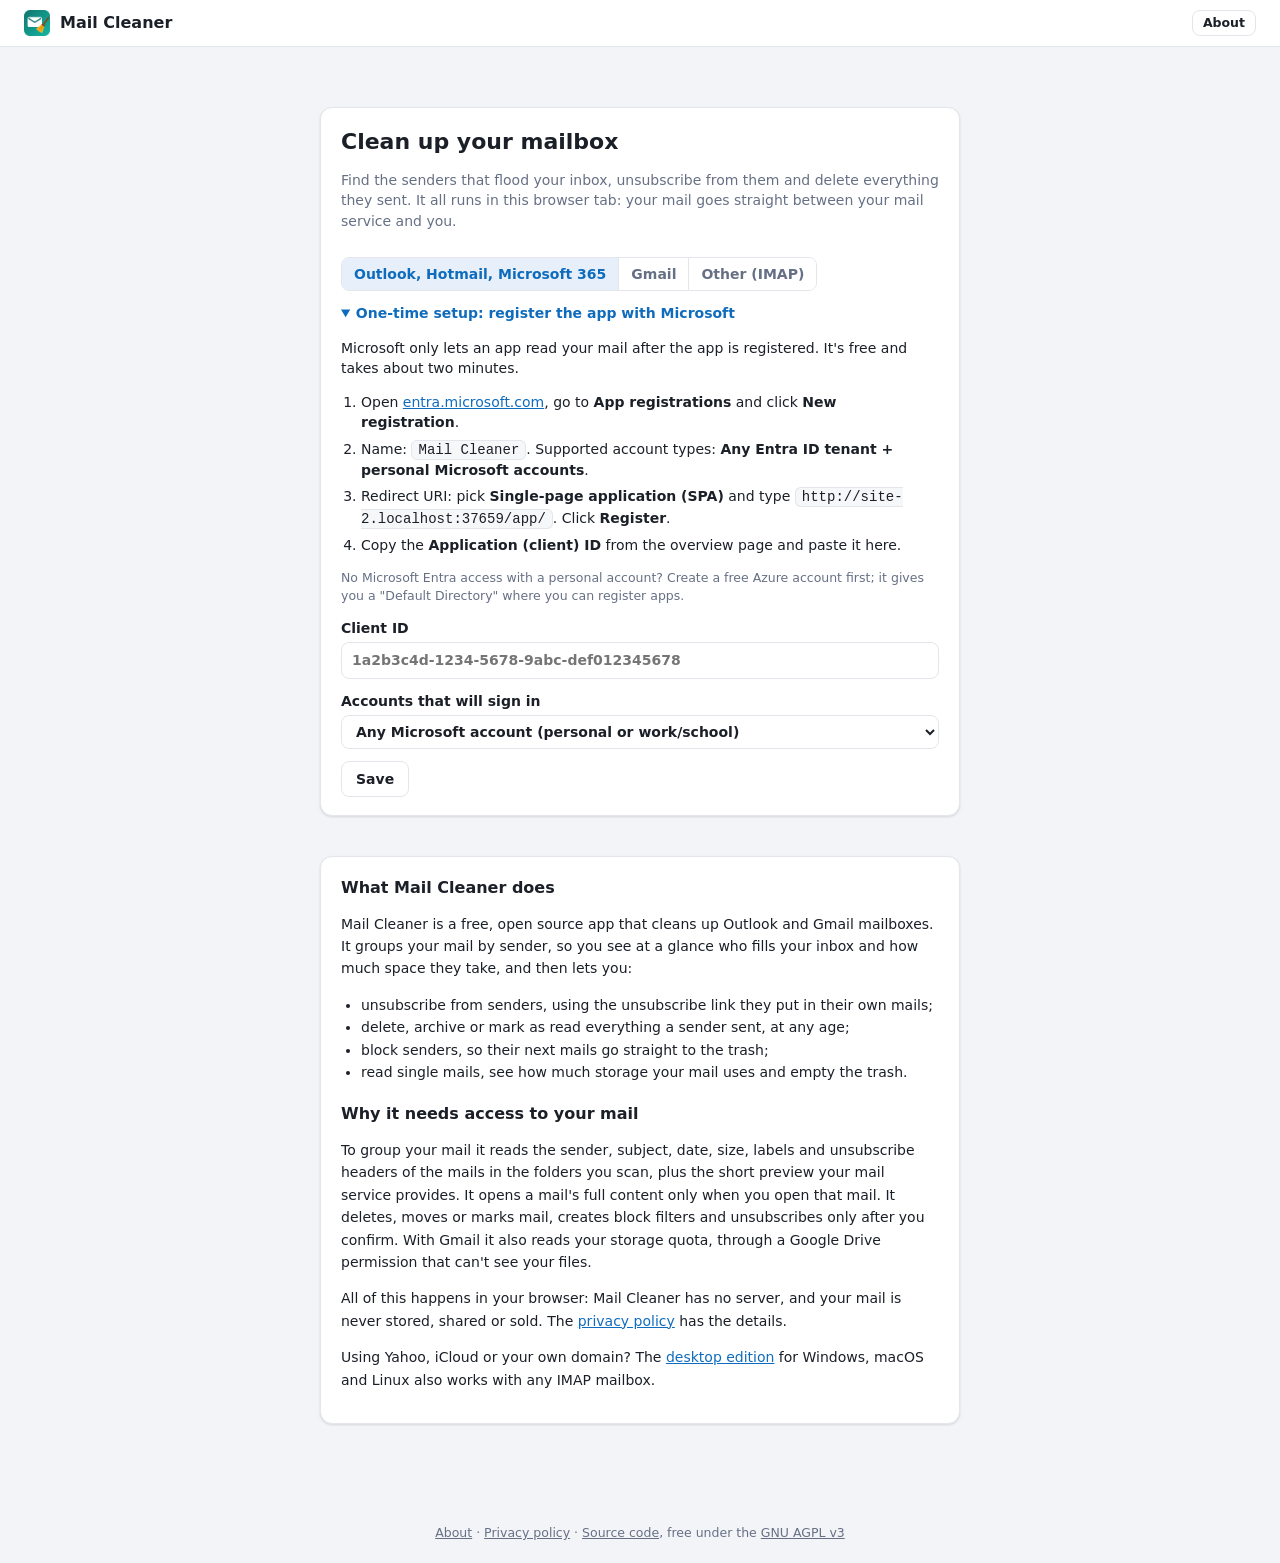
==== commit 1f81b225: "New logo: an envelope and a broom on a teal tile" ====
--- a/app/index.html
+++ b/app/index.html
@@ -20,7 +20,7 @@
 <body>
   <header class="topbar">
     <div class="brand" data-only="web">
-      <svg viewBox="0 0 24 24" width="26" height="26" aria-hidden="true"><rect x="2" y="5" width="20" height="14" rx="3" fill="currentColor"/><path d="M3.5 7.5 12 13l8.5-5.5" fill="none" stroke="#fff" stroke-width="1.8" stroke-linecap="round" stroke-linejoin="round"/></svg>
+      <img src="icon.png" width="26" height="26" alt="">
       Mail Cleaner
     </div>
     <div class="row">
--- a/app/app.css
+++ b/app/app.css
@@ -78,7 +78,6 @@
 /* Stays on the right in the desktop edition, which hides the brand. */
 .topbar > .row { margin-left: auto; }
 .brand { display: flex; align-items: center; gap: 10px; font-weight: 650; font-size: 16px; }
-.brand svg { color: var(--brand); }
 .account { display: flex; align-items: center; gap: 12px; color: var(--muted); }
 
 main { max-width: 1680px; margin: 0 auto; padding: 20px 24px 60px; }
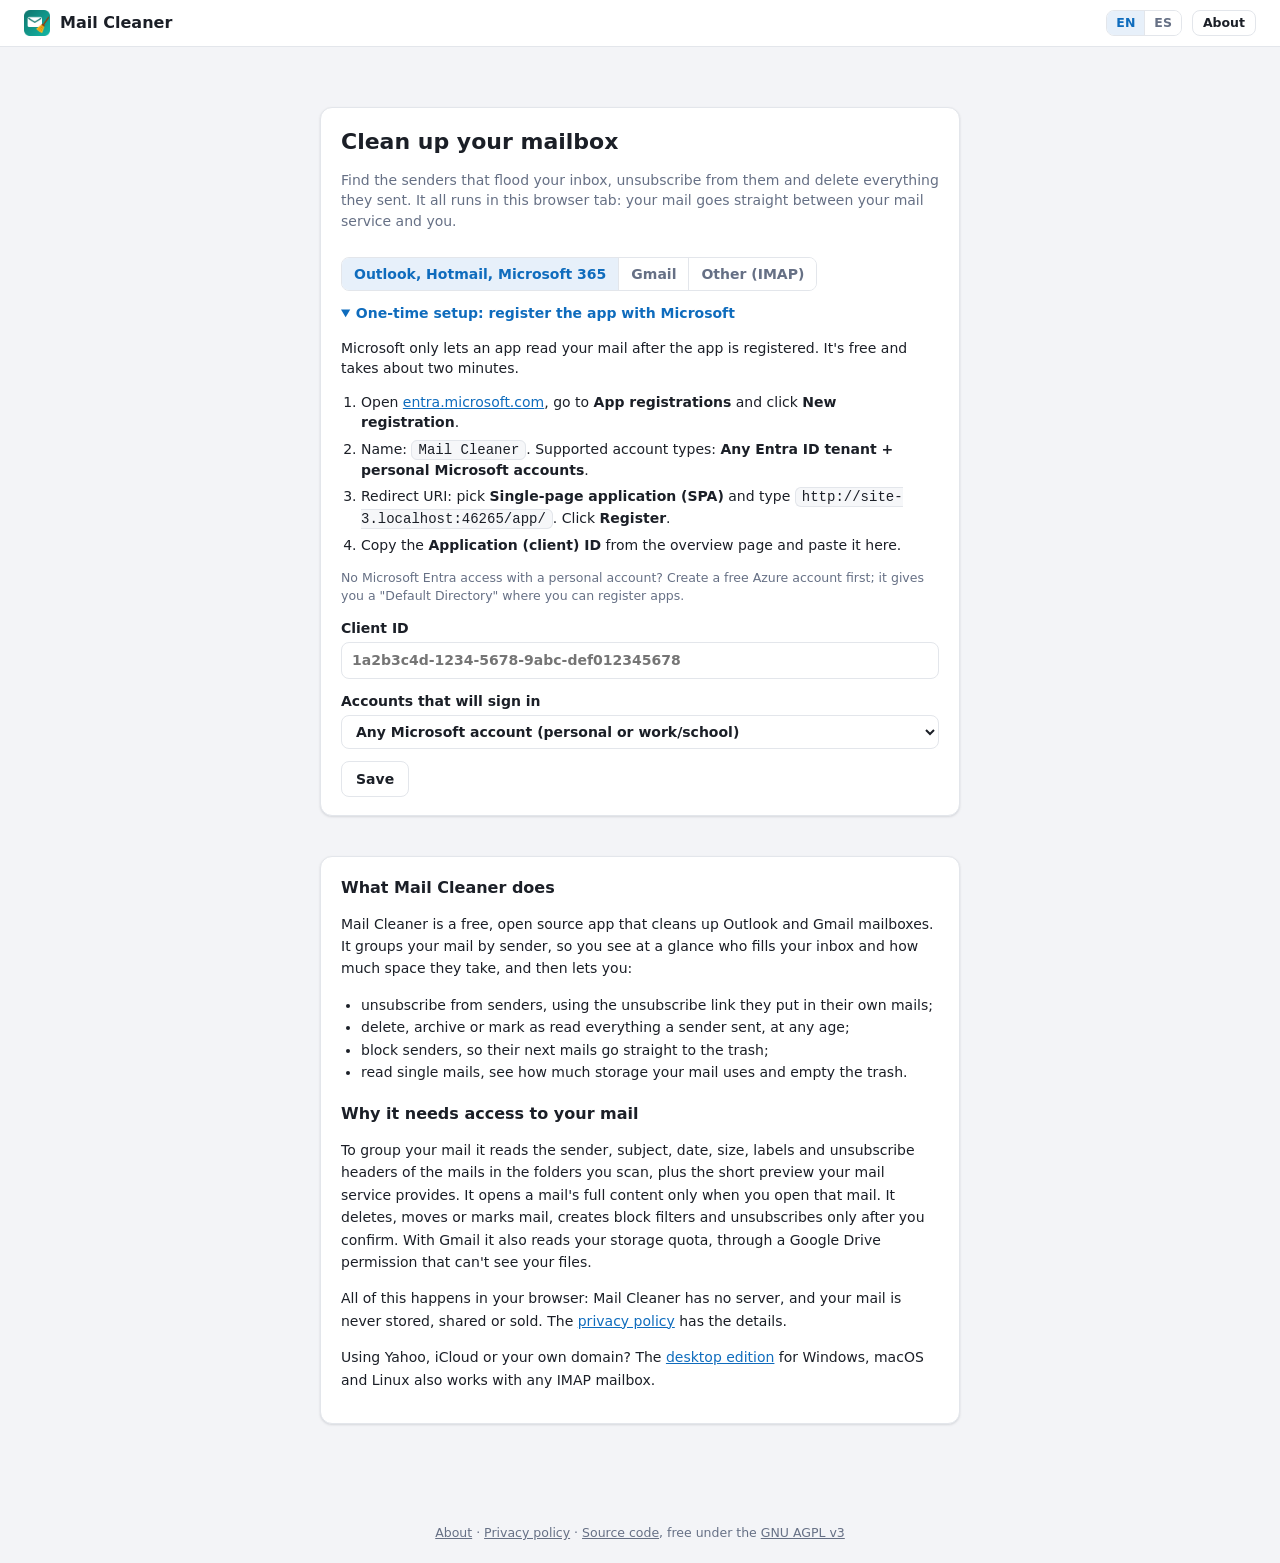
==== commit 00df5271: "0.2.0: Spanish, steadier Gmail scans and link previews - The app speaks English and Spanish: EN / ES" ====
--- a/app/index.html
+++ b/app/index.html
@@ -1,6 +1,6 @@
 <!doctype html>
 <!-- Mail Cleaner, Copyright (C) 2026 XxSeRyIxX. SPDX-License-Identifier: AGPL-3.0-or-later. Additional terms: see NOTICE. -->
-<html lang="en">
+<html lang="en" class="booting">
 <head>
   <meta charset="utf-8">
   <!-- GitHub Pages can't send headers, so the page carries its own policy. Mail bodies inherit it in their frame and add a stricter one.
@@ -10,14 +10,47 @@
   <meta name="description" content="Mail Cleaner finds the senders that flood your Outlook or Gmail inbox, then unsubscribes, deletes, archives or blocks them in bulk. It runs in your browser, with no server.">
   <meta name="author" content="XxSeRyIxX">
   <meta name="generator" content="Mail Cleaner d322843150ce2503">
-  <title>Mail Cleaner</title>
+  <title>Mail Cleaner: bulk unsubscribe and clean up Outlook and Gmail</title>
+  <link rel="canonical" href="https://xxseryixx.github.io/mail-cleaner/">
+  <meta property="og:type" content="website">
+  <meta property="og:site_name" content="Mail Cleaner">
+  <meta property="og:title" content="Mail Cleaner">
+  <meta property="og:description" content="Find the senders that flood your Outlook or Gmail inbox, then unsubscribe, delete, archive or block them in bulk. Free and open source, and it runs in your browser with no server.">
+  <meta property="og:url" content="https://xxseryixx.github.io/mail-cleaner/">
+  <meta property="og:image" content="https://xxseryixx.github.io/mail-cleaner/social.png">
+  <meta property="og:image:width" content="1280">
+  <meta property="og:image:height" content="640">
+  <meta property="og:image:alt" content="Mail Cleaner: find the senders that flood your inbox, then unsubscribe, delete or archive them in bulk.">
+  <meta property="og:locale" content="en_US">
+  <meta property="og:locale:alternate" content="es_ES">
+  <meta name="twitter:card" content="summary_large_image">
+  <script type="application/ld+json">
+  {
+    "@context": "https://schema.org",
+    "@type": "WebApplication",
+    "name": "Mail Cleaner",
+    "url": "https://xxseryixx.github.io/mail-cleaner/",
+    "description": "Finds the senders that flood your Outlook or Gmail inbox, then unsubscribes, deletes, archives or blocks them in bulk. It runs in your browser, with no server.",
+    "image": "https://xxseryixx.github.io/mail-cleaner/social.png",
+    "applicationCategory": "UtilitiesApplication",
+    "operatingSystem": "Web, Windows, macOS, Linux",
+    "inLanguage": ["en", "es"],
+    "isAccessibleForFree": true,
+    "offers": { "@type": "Offer", "price": "0", "priceCurrency": "USD" },
+    "license": "https://www.gnu.org/licenses/agpl-3.0.html",
+    "author": { "@type": "Person", "name": "XxSeRyIxX", "url": "https://github.com/XxSeRyIxX" }
+  }
+  </script>
   <link rel="icon" href="icon.png">
   <link rel="stylesheet" href="app.css">
+  <!-- app.css hides the page until app.js shows a view, and without scripts none ever shows. -->
+  <noscript><style>.booting main, .booting .footer { visibility: visible; }</style></noscript>
   <!-- Marks the desktop edition before the first paint, so parts meant for the website never flash there. -->
   <script>if (typeof window.external?.receiveMessage === 'function') document.documentElement.classList.add('desktop', 'booting');</script>
   <script type="module" src="app.js"></script>
 </head>
 <body>
+  <!-- data-i18n names a text in app/i18n.js: the English is this page, the Spanish is there. -->
   <header class="topbar">
     <div class="brand" data-only="web">
       <img src="icon.png" width="26" height="26" alt="">
@@ -26,86 +59,91 @@
     <div class="row">
       <div id="account" class="account" hidden>
         <span id="account-name"></span>
-        <button id="logout" class="btn ghost small">Sign out</button>
-      </div>
-      <button class="btn ghost small" data-about>About</button>
+        <button id="logout" class="btn ghost small" data-i18n="signOut">Sign out</button>
+      </div>
+      <div id="lang" class="seg small" role="group" aria-label="Language" data-i18n-aria-label="lang">
+        <button type="button" data-lang="en">EN</button>
+        <button type="button" data-lang="es">ES</button>
+      </div>
+      <button class="btn ghost small" data-about data-i18n="about">About</button>
     </div>
   </header>
 
   <main>
     <!-- Pick the mail service and sign in -->
     <section id="view-connect" class="card narrow">
-      <h1>Clean up your mailbox</h1>
-      <p class="muted">Find the senders that flood your inbox, unsubscribe from them and delete everything they sent.
-        It all runs <span data-only="web">in this browser tab</span><span data-only="desktop" hidden>on your computer</span>:
-        your mail goes straight between your mail service and you.</p>
-      <div id="providers" class="seg" role="group" aria-label="Mail service">
+      <h1 data-i18n="connect.title">Clean up your mailbox</h1>
+      <p class="muted"><span data-i18n="connect.intro">Find the senders that flood your inbox, unsubscribe from them and delete everything
+        they sent. It all runs</span> <span data-only="web" data-i18n="connect.web">in this browser tab</span><span data-only="desktop" hidden
+        data-i18n="connect.desktop">on your computer</span><span data-i18n="connect.direct">: your mail goes straight between your mail
+        service and you.</span></p>
+      <div id="providers" class="seg" role="group" aria-label="Mail service" data-i18n-aria-label="providers">
         <button type="button" data-provider="outlook">Outlook, Hotmail, Microsoft 365</button>
         <button type="button" data-provider="gmail">Gmail</button>
-        <button type="button" data-provider="imap">Other (IMAP)</button>
+        <button type="button" data-provider="imap" data-i18n="provider.imap">Other (IMAP)</button>
       </div>
 
       <div id="oauth">
-        <button id="login" class="btn primary big">Sign in</button>
-        <p id="login-wait" class="info-box small" hidden>Finish signing in in your browser, then come back here.
-          <button id="login-cancel" type="button" class="link">Cancel</button></p>
+        <button id="login" class="btn primary big"></button>
+        <p id="login-wait" class="info-box small" hidden><span data-i18n="login.wait">Finish signing in in your browser, then come back
+          here.</span> <button id="login-cancel" type="button" class="link" data-i18n="cancel">Cancel</button></p>
         <p id="login-error" class="error" hidden></p>
-        <p id="login-note" class="muted small">You sign in on <span id="login-company">Microsoft</span>'s own page<span data-only="desktop" hidden>,
-          in your browser</span>: your password never reaches this app.</p>
+        <p id="login-note" class="muted small"></p>
         <details id="own-app">
-          <summary id="own-app-title">Use your own app registration instead</summary>
+          <summary id="own-app-title"></summary>
           <div id="steps-outlook">
-            <p>Microsoft only lets an app read your mail after the app is registered. It's free and takes about two minutes.</p>
+            <p data-i18n="ms.why">Microsoft only lets an app read your mail after the app is registered. It's free and takes about two minutes.</p>
             <ol class="steps">
-              <li>Open <a href="https://entra.microsoft.com" target="_blank" rel="noopener noreferrer">entra.microsoft.com</a>,
+              <li data-i18n="ms.step1">Open <a href="https://entra.microsoft.com" target="_blank" rel="noopener noreferrer">entra.microsoft.com</a>,
                 go to <b>App registrations</b> and click <b>New registration</b>.</li>
-              <li>Name: <code>Mail Cleaner</code>. Supported account types:
+              <li data-i18n="ms.step2">Name: <code>Mail Cleaner</code>. Supported account types:
                 <b>Any Entra ID tenant + personal Microsoft accounts</b>.</li>
-              <li data-only="web">Redirect URI: pick <b>Single-page application (SPA)</b> and type <code class="redirect-uri"></code>.
-                Click <b>Register</b>.</li>
-              <li data-only="desktop" hidden>Redirect URI: pick <b>Public client/native (mobile &amp; desktop)</b> and type
-                <code class="desktop-redirect"></code>. Click <b>Register</b>.</li>
-              <li>Copy the <b>Application (client) ID</b> from the overview page and paste it here.</li>
+              <li data-only="web" data-i18n="ms.step3web">Redirect URI: pick <b>Single-page application (SPA)</b> and type
+                <code class="redirect-uri"></code>. Click <b>Register</b>.</li>
+              <li data-only="desktop" hidden data-i18n="ms.step3desktop">Redirect URI: pick <b>Public client/native (mobile &amp; desktop)</b>
+                and type <code class="desktop-redirect"></code>. Click <b>Register</b>.</li>
+              <li data-i18n="ms.step4">Copy the <b>Application (client) ID</b> from the overview page and paste it here.</li>
             </ol>
-            <p class="muted small">No Microsoft Entra access with a personal account? Create a free Azure account first;
+            <p class="muted small" data-i18n="ms.noEntra">No Microsoft Entra access with a personal account? Create a free Azure account first;
               it gives you a "Default Directory" where you can register apps.</p>
           </div>
           <div id="steps-gmail" hidden>
-            <p>Google only lets an app read Gmail through a Google Cloud project. Yours is free and takes about ten minutes, once.</p>
+            <p data-i18n="g.why">Google only lets an app read Gmail through a Google Cloud project. Yours is free and takes about ten minutes, once.</p>
             <ol class="steps">
-              <li>Open <a href="https://console.cloud.google.com/projectcreate" target="_blank" rel="noopener noreferrer">console.cloud.google.com</a>
+              <li data-i18n="g.step1">Open <a href="https://console.cloud.google.com/projectcreate" target="_blank" rel="noopener noreferrer">console.cloud.google.com</a>
                 and create a project, for example <code>Mail Cleaner</code>.</li>
-              <li>In <b>APIs &amp; Services</b>, <b>Library</b>, find the <b>Gmail API</b> and click <b>Enable</b>.
+              <li data-i18n="g.step2">In <b>APIs &amp; Services</b>, <b>Library</b>, find the <b>Gmail API</b> and click <b>Enable</b>.
                 Do the same for the <b>Google Drive API</b>: the app only uses it to show how much storage you use.</li>
-              <li>Open <b>Google Auth Platform</b> and click <b>Get started</b>: any app name, your email, audience <b>External</b>.
+              <li data-i18n="g.step3">Open <b>Google Auth Platform</b> and click <b>Get started</b>: any app name, your email, audience <b>External</b>.
                 Then in <b>Audience</b>, under <b>Test users</b>, add your Gmail address.</li>
-              <li data-only="web">In <b>Clients</b>, click <b>Create client</b>, application type <b>Web application</b>. Under
+              <li data-only="web" data-i18n="g.step4web">In <b>Clients</b>, click <b>Create client</b>, application type <b>Web application</b>. Under
                 <b>Authorized JavaScript origins</b> add <code class="js-origin"></code>. Copy the <b>Client ID</b> and paste it here.
                 There's no secret to copy.</li>
-              <li data-only="desktop" hidden>In <b>Clients</b>, click <b>Create client</b>, application type <b>Desktop app</b>.
+              <li data-only="desktop" hidden data-i18n="g.step4desktop">In <b>Clients</b>, click <b>Create client</b>, application type <b>Desktop app</b>.
                 Copy the <b>Client ID</b> and the <b>Client secret</b> and paste them here. Google doesn't treat a desktop app's
                 secret as a secret: it can't stay hidden in an app people download.</li>
             </ol>
-            <p class="muted small">At sign-in Google warns that it hasn't verified the app: it's your own, so click <b>Continue</b> and allow
-              what it asks.<span data-only="web"> Google's sign-ins in a browser last an hour; after that the app asks you to click Continue.</span></p>
+            <p class="muted small"><span data-i18n="g.unverified">At sign-in Google warns that it hasn't verified the app: it's your own, so click
+              <b>Continue</b> and allow what it asks.</span><span data-only="web" data-i18n="g.hour"> Google's sign-ins in a browser last an hour;
+              after that the app asks you to click Continue.</span></p>
           </div>
           <form id="app-form" class="form">
-            <label>Client ID
+            <label><span data-i18n="clientId">Client ID</span>
               <input id="client-id" autocomplete="off" spellcheck="false">
             </label>
-            <label id="f-secret" hidden>Client secret
+            <label id="f-secret" hidden><span data-i18n="clientSecret">Client secret</span>
               <input id="client-secret" autocomplete="off" spellcheck="false">
             </label>
-            <label id="f-tenant">Accounts that will sign in
+            <label id="f-tenant"><span data-i18n="tenant">Accounts that will sign in</span>
               <select id="tenant">
-                <option value="common">Any Microsoft account (personal or work/school)</option>
-                <option value="consumers">Personal only (outlook.com, hotmail, live)</option>
-                <option value="organizations">Work or school only</option>
+                <option value="common" data-i18n="tenant.common">Any Microsoft account (personal or work/school)</option>
+                <option value="consumers" data-i18n="tenant.consumers">Personal only (outlook.com, hotmail, live)</option>
+                <option value="organizations" data-i18n="tenant.organizations">Work or school only</option>
               </select>
             </label>
             <p id="app-error" class="error" hidden></p>
             <div class="row">
-              <button class="btn">Save</button>
+              <button class="btn" data-i18n="save">Save</button>
               <button type="button" id="app-default" class="link" hidden></button>
             </div>
           </form>
@@ -114,42 +152,43 @@
 
       <div id="imap" hidden>
         <div id="imap-desktop-only" class="box">
-          <p>Browsers can't connect to mail servers, so IMAP (Yahoo, iCloud, AOL, GMX, Zoho, your own domain...) only works in the
+          <p data-i18n="imap.webOnly">Browsers can't connect to mail servers, so IMAP (Yahoo, iCloud, AOL, GMX, Zoho, your own domain...) only works in the
             desktop edition of Mail Cleaner, for Windows, macOS and Linux. Download it, run it and pick <b>Other (IMAP)</b> there.</p>
-          <a data-link="releases" target="_blank" rel="noopener">Get the desktop edition</a>
+          <a data-link="releases" target="_blank" rel="noopener" data-i18n="getDesktop">Get the desktop edition</a>
         </div>
         <form id="imap-form" class="form">
-          <p>Type your address and the app fills in the server. Many services want an <b>app password</b> rather than your normal
+          <p data-i18n="imap.intro">Type your address and the app fills in the server. Many services want an <b>app password</b> rather than your normal
             password; you create one in your account's security settings.</p>
-          <p class="muted small">Here the app has to keep your password. <span id="imap-keep"></span> and it only goes to your mail
-            server over an encrypted connection. IMAP has no way to block senders, so that option isn't offered.</p>
-          <label>Email address
-            <input id="imap-email" type="email" autocomplete="off" spellcheck="false" placeholder="name@example.com">
+          <p class="muted small"><span data-i18n="imap.keep1">Here the app has to keep your password.</span> <span id="imap-keep"></span>
+            <span data-i18n="imap.keep2">and it only goes to your mail server over an encrypted connection. IMAP has no way to block senders, so
+            that option isn't offered.</span></p>
+          <label><span data-i18n="imap.email">Email address</span>
+            <input id="imap-email" type="email" autocomplete="off" spellcheck="false" placeholder="name@example.com" data-i18n-placeholder="imap.emailExample">
           </label>
           <p id="imap-tip" class="info-box small" hidden></p>
-          <label>Password or app password
+          <label><span data-i18n="imap.password">Password or app password</span>
             <input id="imap-password" type="password" autocomplete="off">
           </label>
           <div class="row wrap server">
-            <label class="grow">IMAP server
+            <label class="grow"><span data-i18n="imap.server">IMAP server</span>
               <input id="imap-host" autocomplete="off" spellcheck="false" placeholder="imap.example.com">
             </label>
-            <label>Port
+            <label><span data-i18n="imap.port">Port</span>
               <input id="imap-port" type="number" min="1" max="65535" value="993">
             </label>
-            <label>Security
+            <label><span data-i18n="imap.security">Security</span>
               <select id="imap-security">
                 <option value="ssl">SSL/TLS</option>
                 <option value="starttls">STARTTLS</option>
               </select>
             </label>
           </div>
-          <label>User name <span class="muted">(only if it isn't your email address)</span>
+          <label><span data-i18n="imap.user">User name <span class="muted">(only if it isn't your email address)</span></span>
             <input id="imap-user" autocomplete="off" spellcheck="false">
           </label>
           <p id="imap-error" class="error" hidden></p>
           <div class="row">
-            <button id="imap-save" class="btn primary">Connect</button>
+            <button id="imap-save" class="btn primary" data-i18n="imap.connect">Connect</button>
           </div>
         </form>
       </div>
@@ -157,23 +196,23 @@
 
     <!-- What the app does, readable without signing in: Google's review looks for it on the home page. -->
     <section id="intro" class="card narrow doc" data-only="web">
-      <h2>What Mail Cleaner does</h2>
-      <p>Mail Cleaner is a free, open source app that cleans up Outlook and Gmail mailboxes. It groups your mail by sender, so you
+      <h2 data-i18n="intro.what">What Mail Cleaner does</h2>
+      <p data-i18n="intro.p1">Mail Cleaner is a free, open source app that cleans up Outlook and Gmail mailboxes. It groups your mail by sender, so you
         see at a glance who fills your inbox and how much space they take, and then lets you:</p>
       <ul>
-        <li>unsubscribe from senders, using the unsubscribe link they put in their own mails;</li>
-        <li>delete, archive or mark as read everything a sender sent, at any age;</li>
-        <li>block senders, so their next mails go straight to the trash;</li>
-        <li>read single mails, see how much storage your mail uses and empty the trash.</li>
+        <li data-i18n="intro.li1">unsubscribe from senders, using the unsubscribe link they put in their own mails;</li>
+        <li data-i18n="intro.li2">delete, archive or mark as read everything a sender sent, at any age;</li>
+        <li data-i18n="intro.li3">block senders, so their next mails go straight to the trash;</li>
+        <li data-i18n="intro.li4">read single mails, see how much storage your mail uses and empty the trash.</li>
       </ul>
-      <h2>Why it needs access to your mail</h2>
-      <p>To group your mail it reads the sender, subject, date, size, labels and unsubscribe headers of the mails in the folders you
+      <h2 data-i18n="intro.why">Why it needs access to your mail</h2>
+      <p data-i18n="intro.p2">To group your mail it reads the sender, subject, date, size, labels and unsubscribe headers of the mails in the folders you
         scan, plus the short preview your mail service provides. It opens a mail's full content only when you open that mail. It
         deletes, moves or marks mail, creates block filters and unsubscribes only after you confirm. With Gmail it also reads your
         storage quota, through a Google Drive permission that can't see your files.</p>
-      <p>All of this happens in your browser: Mail Cleaner has no server, and your mail is never stored, shared or sold. The
-        <a href="privacy.html">privacy policy</a> has the details.</p>
-      <p>Using Yahoo, iCloud or your own domain? The <a data-link="releases" target="_blank" rel="noopener">desktop edition</a>
+      <p data-i18n="intro.p3">All of this happens in your browser: Mail Cleaner has no server, and your mail is never stored, shared or sold. The
+        <a href="privacy.html" data-privacy>privacy policy</a> has the details.</p>
+      <p data-i18n="intro.p4">Using Yahoo, iCloud or your own domain? The <a data-link="releases" target="_blank" rel="noopener">desktop edition</a>
         for Windows, macOS and Linux also works with any IMAP mailbox.</p>
     </section>
 
@@ -181,7 +220,7 @@
     <section id="view-main" class="stack" hidden>
       <div id="storage" class="card storage" hidden>
         <div class="row space wrap">
-          <h2>Storage</h2>
+          <h2 data-i18n="storage">Storage</h2>
           <a id="st-manage" class="small" target="_blank" rel="noopener noreferrer" hidden></a>
         </div>
         <div id="st-summary"></div>
@@ -196,14 +235,14 @@
 
       <div class="card">
         <div class="row space wrap">
-          <h2>1. Scan</h2>
+          <h2 data-i18n="scan.h">1. Scan</h2>
           <span id="scan-info" class="muted small"></span>
         </div>
         <div id="folders" class="chips"></div>
         <div class="row wrap">
-          <button id="scan" class="btn primary">Scan</button>
+          <button id="scan" class="btn primary"></button>
           <label id="scan-unsub-box" class="row small"><input type="checkbox" id="scan-unsub" checked>
-            Also find unsubscribe links <span class="muted">(runs in the background, you can work meanwhile)</span></label>
+            <span data-i18n="scan.unsub">Also find unsubscribe links <span class="muted">(runs in the background, you can work meanwhile)</span></span></label>
           <button id="more-folders" class="link" hidden></button>
         </div>
       </div>
@@ -211,7 +250,7 @@
       <div id="job" class="card" hidden>
         <div class="row space">
           <b id="job-title"></b>
-          <button id="job-cancel" class="btn ghost small">Stop</button>
+          <button id="job-cancel" class="btn ghost small" data-i18n="stop">Stop</button>
         </div>
         <div class="bar"><div id="job-bar"></div></div>
         <div class="row space small">
@@ -226,50 +265,50 @@
       <div id="results" class="layout" hidden>
         <div class="card">
           <div class="row space wrap">
-            <h2>2. Pick what to clean</h2>
+            <h2 data-i18n="pick">2. Pick what to clean</h2>
             <div class="row wrap">
-              <div id="group" class="seg" role="group" aria-label="Group by">
-                <button data-group="sender" class="on">By sender</button>
-                <button data-group="domain">By domain</button>
+              <div id="group" class="seg" role="group" aria-label="Group by" data-i18n-aria-label="groupBy">
+                <button data-group="sender" class="on" data-i18n="bySender">By sender</button>
+                <button data-group="domain" data-i18n="byDomain">By domain</button>
               </div>
-              <input id="search" type="search" placeholder="Search sender or subject" autocomplete="off">
+              <input id="search" type="search" placeholder="Search sender or subject" data-i18n-placeholder="search" autocomplete="off">
             </div>
           </div>
 
           <div class="filters">
             <div id="chips" class="chips">
-              <button class="chip" data-chip="spam" title="Junk, ignored newsletters and bulk mail">Likely spam</button>
-              <button class="chip" data-chip="unsub" title="Senders with an unsubscribe link">Can unsubscribe</button>
-              <button class="chip" data-chip="unopened" title="Senders whose mail you never opened">Never opened</button>
-              <button class="chip" data-chip="junk" id="chip-junk">In Junk</button>
-              <button class="chip" data-chip="attach">With attachments</button>
+              <button class="chip" data-chip="spam" title="Junk, ignored newsletters and bulk mail" data-i18n-title="chip.spamWhy" data-i18n="chip.spam">Likely spam</button>
+              <button class="chip" data-chip="unsub" title="Senders with an unsubscribe link" data-i18n-title="chip.unsubWhy" data-i18n="chip.unsub">Can unsubscribe</button>
+              <button class="chip" data-chip="unopened" title="Senders whose mail you never opened" data-i18n-title="chip.unopenedWhy" data-i18n="chip.unopened">Never opened</button>
+              <button class="chip" data-chip="junk" id="chip-junk"></button>
+              <button class="chip" data-chip="attach" data-i18n="chip.attach">With attachments</button>
             </div>
             <div class="row wrap">
-              <label class="filter">Older than
+              <label class="filter"><span data-i18n="f.age">Older than</span>
                 <select id="f-age">
-                  <option value="0">any age</option>
-                  <option value="30">1 month</option>
-                  <option value="90">3 months</option>
-                  <option value="180">6 months</option>
-                  <option value="365">1 year</option>
-                  <option value="730">2 years</option>
-                  <option value="1825">5 years</option>
+                  <option value="0" data-i18n="f.anyAge">any age</option>
+                  <option value="30" data-i18n="months.1">1 month</option>
+                  <option value="90" data-i18n="months.3">3 months</option>
+                  <option value="180" data-i18n="months.6">6 months</option>
+                  <option value="365" data-i18n="years.1">1 year</option>
+                  <option value="730" data-i18n="years.2">2 years</option>
+                  <option value="1825" data-i18n="years.5">5 years</option>
                 </select>
               </label>
-              <label class="filter">Senders with at least
+              <label class="filter"><span data-i18n="f.mails">Senders with at least</span>
                 <select id="f-mails">
-                  <option value="1">1 mail</option>
-                  <option value="2">2 mails</option>
-                  <option value="5">5 mails</option>
-                  <option value="10">10 mails</option>
-                  <option value="20">20 mails</option>
-                  <option value="50">50 mails</option>
-                  <option value="100">100 mails</option>
+                  <option value="1" data-i18n="mails.1">1 mail</option>
+                  <option value="2" data-i18n="mails.2">2 mails</option>
+                  <option value="5" data-i18n="mails.5">5 mails</option>
+                  <option value="10" data-i18n="mails.10">10 mails</option>
+                  <option value="20" data-i18n="mails.20">20 mails</option>
+                  <option value="50" data-i18n="mails.50">50 mails</option>
+                  <option value="100" data-i18n="mails.100">100 mails</option>
                 </select>
               </label>
-              <label class="filter size-only">using more than
+              <label class="filter size-only"><span data-i18n="f.total">using more than</span>
                 <select id="f-total">
-                  <option value="0">any space</option>
+                  <option value="0" data-i18n="f.anySpace">any space</option>
                   <option value="1">1 MB</option>
                   <option value="10">10 MB</option>
                   <option value="50">50 MB</option>
@@ -277,40 +316,40 @@
                   <option value="500">500 MB</option>
                 </select>
               </label>
-              <label class="filter size-only">Mails bigger than
+              <label class="filter size-only"><span data-i18n="f.mailSize">Mails bigger than</span>
                 <select id="f-mailsize">
-                  <option value="0">any size</option>
+                  <option value="0" data-i18n="f.anySize">any size</option>
                   <option value="0.1">100 KB</option>
                   <option value="1">1 MB</option>
                   <option value="5">5 MB</option>
                   <option value="10">10 MB</option>
                 </select>
               </label>
-              <button id="f-reset" class="link" hidden>Reset filters</button>
+              <button id="f-reset" class="link" hidden data-i18n="f.reset">Reset filters</button>
             </div>
           </div>
 
           <p id="summary" class="summary"></p>
           <div id="bulk" class="bulk" hidden>
             <span id="bulk-text"></span>
-            <button id="bulk-remove" class="btn small danger">Remove</button>
-            <button id="bulk-archive" class="btn small">Archive</button>
-            <button id="bulk-read" class="btn small">Mark read</button>
-            <button id="bulk-unsub" class="btn small">Unsubscribe</button>
-            <button id="bulk-add" class="btn small">Add to list</button>
-            <button id="bulk-clear" class="link">Clear</button>
+            <button id="bulk-remove" class="btn small danger" data-i18n="remove">Remove</button>
+            <button id="bulk-archive" class="btn small" data-i18n="archive">Archive</button>
+            <button id="bulk-read" class="btn small" data-i18n="markRead">Mark read</button>
+            <button id="bulk-unsub" class="btn small" data-i18n="unsubscribe">Unsubscribe</button>
+            <button id="bulk-add" class="btn small" data-i18n="addToList">Add to list</button>
+            <button id="bulk-clear" class="link" data-i18n="clear">Clear</button>
           </div>
           <table class="grid">
             <thead>
               <tr>
-                <th class="c-sel"><input type="checkbox" id="sel-all" title="Select all"></th>
-                <th class="c-who" data-sort="label">Sender</th>
-                <th class="c-num" data-sort="count">Mails</th>
-                <th class="c-size size-only" data-sort="size">Size</th>
-                <th class="c-num" data-sort="unreadPct">Unread</th>
-                <th class="c-num" data-sort="score" title="How spammy this sender looks (0 to 100). Hover a score to see why.">Spam</th>
-                <th class="c-date" data-sort="latest">Latest</th>
-                <th>Last subject</th>
+                <th class="c-sel"><input type="checkbox" id="sel-all" title="Select all" data-i18n-title="selectAll"></th>
+                <th class="c-who" data-sort="label"></th>
+                <th class="c-num" data-sort="count" data-i18n="th.mails">Mails</th>
+                <th class="c-size size-only" data-sort="size" data-i18n="th.size">Size</th>
+                <th class="c-num" data-sort="unreadPct" data-i18n="th.unread">Unread</th>
+                <th class="c-num" data-sort="score" title="How spammy this sender looks (0 to 100). Hover a score to see why." data-i18n-title="th.spamWhy">Spam</th>
+                <th class="c-date" data-sort="latest" data-i18n="th.latest">Latest</th>
+                <th data-i18n="th.subject">Last subject</th>
                 <th class="c-actions"></th>
               </tr>
             </thead>
@@ -321,62 +360,64 @@
         </div>
 
         <aside class="card list-panel">
-          <h2>3. Remove list</h2>
-          <p class="muted small">Everything from these senders or domains gets removed, at any age. The list is saved in this browser, so after your next scan one click cleans them again.</p>
+          <h2 data-i18n="list.h">3. Remove list</h2>
+          <p class="muted small" data-i18n="list.about">Everything from these senders or domains gets removed, at any age. The list is saved in this browser, so
+            after your next scan one click cleans them again.</p>
           <div class="ai-box">
-            <b>Let an AI choose</b>
-            <span class="muted small">Give ChatGPT, Copilot or any AI chat a summary of your senders, then paste its answer back.</span>
-            <div class="row">
-              <button id="ai-export" class="btn small">1. Export for AI</button>
-              <button id="ai-import" class="btn small">2. Paste AI answer</button>
+            <b data-i18n="ai.h">Let an AI choose</b>
+            <span class="muted small" data-i18n="ai.about">Give ChatGPT, Copilot or any AI chat a summary of your senders, then paste its answer back.</span>
+            <div class="row wrap">
+              <button id="ai-export" class="btn small" data-i18n="ai.export">1. Export for AI</button>
+              <button id="ai-import" class="btn small" data-i18n="ai.import">2. Paste AI answer</button>
             </div>
           </div>
           <form id="add-form" class="row">
-            <input id="add-input" placeholder="spam@example.com or @example.com" autocomplete="off" spellcheck="false">
-            <button class="btn">Add</button>
+            <input id="add-input" placeholder="spam@example.com or @example.com" data-i18n-placeholder="add.example" autocomplete="off" spellcheck="false">
+            <button class="btn" data-i18n="add">Add</button>
           </form>
           <ul id="list"></ul>
           <p id="list-total" class="muted small"></p>
-          <button id="list-clean" class="btn danger big wide" disabled>Remove</button>
+          <button id="list-clean" class="btn danger big wide" disabled></button>
         </aside>
       </div>
     </section>
   </main>
 
   <footer class="footer small muted">
-    <button class="link" data-about>About</button> ·
-    <a href="privacy.html">Privacy policy</a> ·
-    <a data-link="repo" target="_blank" rel="noopener">Source code</a>, free under the
+    <button class="link" data-about data-i18n="about">About</button> ·
+    <a href="privacy.html" data-privacy data-i18n="privacy">Privacy policy</a> ·
+    <a data-link="repo" target="_blank" rel="noopener" data-i18n="source">Source code</a><span data-i18n="freeUnder">, free under the</span>
     <a data-link="license" target="_blank" rel="noopener">GNU AGPL v3</a>
   </footer>
 
   <dialog id="about">
     <div class="row space">
       <h2>Mail Cleaner</h2>
-      <button class="btn ghost small" data-close>Close</button>
-    </div>
-    <p>Find the senders that flood your mailbox, unsubscribe from them and delete everything they sent, for Outlook,
+      <button class="btn ghost small" data-close data-i18n="close">Close</button>
+    </div>
+    <p data-i18n="about.what">Find the senders that flood your mailbox, unsubscribe from them and delete everything they sent, for Outlook,
       Gmail and IMAP mailboxes. Your mail goes straight between your mail service and you.</p>
     <p id="ab-copy" class="warn-box" hidden></p>
-    <p id="ab-made">Made by <a data-link="profile" target="_blank" rel="noopener">XxSeRyIxX</a>.
+    <p id="ab-made"><span data-i18n="about.made">Made by</span> <a data-link="profile" target="_blank" rel="noopener">XxSeRyIxX</a>.
       Copyright (C) 2026 XxSeRyIxX.</p>
-    <p class="small">Free and open source: you may use, study, share and change it under the
+    <p class="small" data-i18n="about.licence">Free and open source: you may use, study, share and change it under the
       <a data-link="license" target="_blank" rel="noopener">GNU Affero General Public License v3</a> or later.
       It comes with absolutely no warranty. The <a data-link="repo" target="_blank" rel="noopener">source code is on GitHub</a>.</p>
-    <h3>Credits</h3>
+    <h3 data-i18n="credits">Credits</h3>
     <ul class="credits small">
-      <li><b>MailKit and MimeKit</b> by Jeffrey Stedfast (MIT): IMAP in the desktop edition.</li>
-      <li><b>Photino.NET</b> by TryPhotino (Apache 2.0): the desktop edition's window.</li>
-      <li><b>Thunderbird's ISP database</b> by Mozilla: finding the IMAP server for an address.</li>
-      <li><b>Microsoft Graph</b>, the <b>Gmail API</b> and <b>Google Identity Services</b>: the mail services and their sign-in.</li>
+      <li data-i18n="credit.mailkit"><b>MailKit and MimeKit</b> by Jeffrey Stedfast (MIT): IMAP in the desktop edition.</li>
+      <li data-i18n="credit.photino"><b>Photino.NET</b> by TryPhotino (Apache 2.0): the desktop edition's window.</li>
+      <li data-i18n="credit.ispdb"><b>Thunderbird's ISP database</b> by Mozilla: finding the IMAP server for an address.</li>
+      <li data-i18n="credit.apis"><b>Microsoft Graph</b>, the <b>Gmail API</b> and <b>Google Identity Services</b>: the mail services and their sign-in.</li>
     </ul>
-    <p class="small"><a data-link="issues" target="_blank" rel="noopener">Report a problem</a> ·
-      <a href="privacy.html" target="_blank">Privacy policy</a><span id="ab-version" hidden> ·
+    <p class="small"><a data-link="issues" target="_blank" rel="noopener" data-i18n="report">Report a problem</a> ·
+      <a href="privacy.html" target="_blank" data-privacy data-i18n="privacy">Privacy policy</a><span id="ab-version" hidden> ·
       <a id="ab-deployed" target="_blank" rel="noopener"></a></span></p>
     <div id="ab-proof" class="box small" hidden>
-      <p><b>Original:</b> Mail Cleaner by XxSeRyIxX, <a data-link="repo" target="_blank" rel="noopener">on GitHub</a>.
-        <b>Build id:</b> <code id="ab-id"></code>. <b>Running at:</b> <span id="ab-where"></span>.</p>
-      <label class="field">Look for the build id in text copied from another app
+      <p><b data-i18n="proof.original">Original:</b> <span data-i18n="proof.by">Mail Cleaner by XxSeRyIxX,</span>
+        <a data-link="repo" target="_blank" rel="noopener" data-i18n="proof.github">on GitHub</a>.
+        <b data-i18n="proof.build">Build id:</b> <code id="ab-id"></code>. <b data-i18n="proof.at">Running at:</b> <span id="ab-where"></span>.</p>
+      <label class="field"><span data-i18n="proof.look">Look for the build id in text copied from another app</span>
         <textarea id="ab-check" rows="2"></textarea>
       </label>
       <p id="ab-found"></p>
@@ -385,8 +426,8 @@
 
   <dialog id="privacy" class="wide">
     <div class="row space">
-      <h2>Privacy policy</h2>
-      <button class="btn ghost small" data-close>Close</button>
+      <h2 data-i18n="privacy">Privacy policy</h2>
+      <button class="btn ghost small" data-close data-i18n="close">Close</button>
     </div>
     <div id="privacy-body" class="doc"></div>
   </dialog>
@@ -401,16 +442,17 @@
       <div id="cl-mode" class="indent">
         <label class="option"><input type="radio" name="cl-mode" value="trash" checked><span id="cl-trash-text"></span></label>
         <label id="cl-archive-box" class="option"><input type="radio" name="cl-mode" value="archive">
-          <span>move them to <b>Archive</b> <span class="muted">(keeps them, out of the Inbox)</span></span></label>
+          <span data-i18n="clean.archive">move them to <b>Archive</b> <span class="muted">(keeps them, out of the Inbox)</span></span></label>
         <label id="cl-delete-box" class="option"><input type="radio" name="cl-mode" value="delete">
-          <span>delete right away, skipping <span class="trash-name">Deleted Items</span> <span id="cl-delete-note" class="muted">(faster)</span></span></label>
+          <span><span data-i18n="clean.delete">delete right away, skipping</span> <span class="trash-name"></span>
+            <span id="cl-delete-note" class="muted"></span></span></label>
       </div>
     </div>
     <label id="cl-unsub-box" class="option"><input type="checkbox" id="cl-unsub"><span id="cl-unsub-text"></span></label>
     <label id="cl-block-box" class="option"><input type="checkbox" id="cl-block"><span id="cl-block-text"></span></label>
     <div class="row end">
-      <button id="cl-cancel" class="btn ghost">Cancel</button>
-      <button id="cl-ok" class="btn danger">Clean up</button>
+      <button id="cl-cancel" class="btn ghost" data-i18n="cancel">Cancel</button>
+      <button id="cl-ok" class="btn danger"></button>
     </div>
   </dialog>
 
@@ -418,53 +460,55 @@
     <h2 id="cf-title"></h2>
     <p id="cf-text"></p>
     <div class="row end">
-      <button id="cf-cancel" class="btn ghost">Cancel</button>
+      <button id="cf-cancel" class="btn ghost" data-i18n="cancel">Cancel</button>
       <button id="cf-ok" class="btn danger"></button>
     </div>
   </dialog>
 
   <dialog id="renew">
-    <h2>Continue with Google</h2>
-    <p>Google keeps a sign-in in the browser for one hour. Click <b>Continue</b> to carry on where you left off;
+    <h2 data-i18n="renew.h">Continue with Google</h2>
+    <p data-i18n="renew.text">Google keeps a sign-in in the browser for one hour. Click <b>Continue</b> to carry on where you left off;
       Google's window usually opens and closes by itself.</p>
     <p id="rn-error" class="error" hidden></p>
     <div class="row end">
-      <button id="rn-stop" class="btn ghost">Stop</button>
-      <button id="rn-ok" class="btn primary">Continue</button>
+      <button id="rn-stop" class="btn ghost" data-i18n="stop">Stop</button>
+      <button id="rn-ok" class="btn primary" data-i18n="continue">Continue</button>
     </div>
   </dialog>
 
   <dialog id="preview" class="wide">
     <div class="row space">
       <h2 id="pv-title"></h2>
-      <button class="btn ghost small" data-close>Close</button>
+      <button class="btn ghost small" data-close data-i18n="close">Close</button>
     </div>
     <div id="pv-unsub-info" class="unsub-box" hidden></div>
     <p id="pv-latest" class="info-box" hidden></p>
     <div class="scroll">
       <table class="grid compact clickable">
-        <thead><tr><th class="c-date">Received</th><th class="c-from">From</th><th>Subject</th><th class="c-size size-only">Size</th><th class="c-folder">Folder</th></tr></thead>
+        <thead><tr><th class="c-date" data-i18n="pv.received">Received</th><th class="c-from" data-i18n="pv.from">From</th>
+          <th data-i18n="pv.subject">Subject</th><th class="c-size size-only" data-i18n="th.size">Size</th>
+          <th class="c-folder" data-i18n="pv.folder">Folder</th></tr></thead>
         <tbody id="pv-rows"></tbody>
       </table>
       <button id="pv-more" class="btn ghost wide" hidden></button>
     </div>
     <p id="pv-note" class="muted small"></p>
     <div class="row end wrap">
-      <button id="pv-add" class="btn">Add to remove list</button>
-      <button id="pv-read" class="btn">Mark all read</button>
-      <button id="pv-unsub" class="btn">Unsubscribe</button>
-      <button id="pv-remove" class="btn danger">Remove these</button>
+      <button id="pv-add" class="btn" data-i18n="pv.add">Add to remove list</button>
+      <button id="pv-read" class="btn" data-i18n="pv.readAll">Mark all read</button>
+      <button id="pv-unsub" class="btn" data-i18n="unsubscribe">Unsubscribe</button>
+      <button id="pv-remove" class="btn danger"></button>
     </div>
   </dialog>
 
   <dialog id="mail" class="viewer">
     <div class="row space">
       <div class="row">
-        <button id="mv-newer" class="btn ghost small" title="Newer mail">&larr; Newer</button>
-        <button id="mv-older" class="btn ghost small" title="Older mail">Older &rarr;</button>
+        <button id="mv-newer" class="btn ghost small" title="Newer mail" data-i18n-title="mv.newerWhy" data-i18n="mv.newer">&larr; Newer</button>
+        <button id="mv-older" class="btn ghost small" title="Older mail" data-i18n-title="mv.olderWhy" data-i18n="mv.older">Older &rarr;</button>
         <span id="mv-pos" class="muted small"></span>
       </div>
-      <button class="btn ghost small" data-close>Close</button>
+      <button class="btn ghost small" data-close data-i18n="close">Close</button>
     </div>
     <div class="mail-head">
       <h2 id="mv-subject"></h2>
@@ -473,71 +517,74 @@
     </div>
     <div class="row wrap">
       <button id="mv-read" class="btn small"></button>
-      <button id="mv-archive" class="btn small">Archive</button>
-      <button id="mv-delete" class="btn small danger-ghost">Delete</button>
-      <button id="mv-images" class="btn small ghost" title="Remote images let the sender know you opened the mail">Show images</button>
-      <a id="mv-web" class="btn small ghost" target="_blank" rel="noopener noreferrer" hidden>Open in Outlook</a>
+      <button id="mv-archive" class="btn small" data-i18n="archive">Archive</button>
+      <button id="mv-delete" class="btn small danger-ghost" data-i18n="mv.delete">Delete</button>
+      <button id="mv-images" class="btn small ghost" title="Remote images let the sender know you opened the mail" data-i18n-title="mv.imagesWhy"
+        data-i18n="mv.images">Show images</button>
+      <a id="mv-web" class="btn small ghost" target="_blank" rel="noopener noreferrer" hidden></a>
       <span id="mv-status" class="muted small"></span>
     </div>
     <!-- No allow-scripts, allow-forms or allow-same-origin: the mail can't run code, submit forms or reach this page. -->
-    <iframe id="mv-body" title="Mail" sandbox="allow-popups allow-popups-to-escape-sandbox" referrerpolicy="no-referrer"></iframe>
+    <iframe id="mv-body" title="Mail" data-i18n-title="mv.frame" sandbox="allow-popups allow-popups-to-escape-sandbox" referrerpolicy="no-referrer"></iframe>
   </dialog>
 
   <dialog id="links">
     <div class="row space">
-      <h2>Finish unsubscribing</h2>
-      <button class="btn ghost small" data-close>Close</button>
-    </div>
-    <p class="muted">These senders don't offer one-click unsubscribe. Open each link and confirm on their page.
+      <h2 data-i18n="links.h">Finish unsubscribing</h2>
+      <button class="btn ghost small" data-close data-i18n="close">Close</button>
+    </div>
+    <p class="muted" data-i18n="links.text">These senders don't offer one-click unsubscribe. Open each link and confirm on their page.
       Mail links open your mail app with the message ready to send.</p>
     <ul id="links-list" class="link-list"></ul>
   </dialog>
 
   <dialog id="export" class="wide">
     <div class="row space">
-      <h2>Export for an AI</h2>
-      <button class="btn ghost small" data-close>Close</button>
-    </div>
-    <p class="muted">Copy this text into ChatGPT, Copilot, Gemini or any AI chat. If it's too long to paste, download it as a file and
+      <h2 data-i18n="ex.h">Export for an AI</h2>
+      <button class="btn ghost small" data-close data-i18n="close">Close</button>
+    </div>
+    <p class="muted" data-i18n="ex.text">Copy this text into ChatGPT, Copilot, Gemini or any AI chat. If it's too long to paste, download it as a file and
       attach that to the chat instead. It asks the AI which senders to remove, and to answer with a list you bring back here with
       <b>Paste AI answer</b>. The AI doesn't need the full mails: this summary is enough, and much smaller.</p>
     <div class="row wrap">
-      <label class="row">Senders
+      <label class="row"><span data-i18n="ex.senders">Senders</span>
         <select id="ex-scope">
-          <option value="count">Top 250 by number of mails</option>
-          <option value="size" class="size-only">Top 250 by space used</option>
-          <option value="all">All senders</option>
-          <option value="view">Only what the table shows now</option>
+          <option value="count" data-i18n="ex.byCount">Top 250 by number of mails</option>
+          <option value="size" class="size-only" data-i18n="ex.bySize">Top 250 by space used</option>
+          <option value="all" data-i18n="ex.all">All senders</option>
+          <option value="view" data-i18n="ex.view">Only what the table shows now</option>
         </select>
       </label>
-      <label class="row"><input type="checkbox" id="ex-subjects" checked> Recent subjects</label>
-      <label class="row"><input type="checkbox" id="ex-preview"> Start of their latest mail</label>
-    </div>
-    <label class="field"><span>Your own rules for the AI <span class="muted">(optional)</span></span>
-      <textarea id="ex-notes" rows="2" placeholder="e.g. keep everything from my bank and from school; I never read shopping newsletters"></textarea>
+      <label class="row"><input type="checkbox" id="ex-subjects" checked> <span data-i18n="ex.subjects">Recent subjects</span></label>
+      <label class="row"><input type="checkbox" id="ex-preview"> <span data-i18n="ex.preview">Start of their latest mail</span></label>
+    </div>
+    <label class="field"><span data-i18n="ex.rules">Your own rules for the AI <span class="muted">(optional)</span></span>
+      <textarea id="ex-notes" rows="2" placeholder="e.g. keep everything from my bank and from school; I never read shopping newsletters"
+        data-i18n-placeholder="ex.rulesExample"></textarea>
     </label>
-    <textarea id="ex-text" class="mono" rows="12" readonly aria-label="Text for the AI"></textarea>
+    <textarea id="ex-text" class="mono" rows="12" readonly aria-label="Text for the AI" data-i18n-aria-label="ex.textLabel"></textarea>
     <div class="row space wrap">
       <span id="ex-size" class="muted small"></span>
       <div class="row wrap">
-        <button id="ex-csv-senders" class="btn ghost small">Download senders (CSV)</button>
-        <button id="ex-csv-mails" class="btn ghost small">Download every mail (CSV)</button>
-        <button id="ex-download" class="btn">Download text (.md)</button>
-        <button id="ex-copy" class="btn primary">Copy text</button>
+        <button id="ex-csv-senders" class="btn ghost small" data-i18n="ex.csvSenders">Download senders (CSV)</button>
+        <button id="ex-csv-mails" class="btn ghost small" data-i18n="ex.csvMails">Download every mail (CSV)</button>
+        <button id="ex-download" class="btn" data-i18n="ex.download">Download text (.md)</button>
+        <button id="ex-copy" class="btn primary" data-i18n="ex.copy">Copy text</button>
       </div>
     </div>
   </dialog>
 
   <dialog id="import" class="wide">
     <div class="row space">
-      <h2>Paste the AI's answer</h2>
-      <button class="btn ghost small" data-close>Close</button>
-    </div>
-    <textarea id="im-text" rows="7" placeholder="Paste the whole answer here. The addresses in its code block are picked up."></textarea>
+      <h2 data-i18n="im.h">Paste the AI's answer</h2>
+      <button class="btn ghost small" data-close data-i18n="close">Close</button>
+    </div>
+    <textarea id="im-text" rows="7" placeholder="Paste the whole answer here. The addresses in its code block are picked up."
+      data-i18n-placeholder="im.example"></textarea>
     <p id="im-note" class="muted small"></p>
     <div id="im-list" class="pick-list"></div>
     <div class="row end">
-      <button id="im-add" class="btn primary" disabled>Add to the remove list</button>
+      <button id="im-add" class="btn primary" disabled></button>
     </div>
   </dialog>
 
--- a/app/app.css
+++ b/app/app.css
@@ -18,6 +18,8 @@
   --ok-soft: #e6f4ea;
   --radius: 12px;
   --shadow: 0 1px 2px rgba(16, 24, 40, .05), 0 1px 3px rgba(16, 24, 40, .08);
+  /* Text on --brand and --danger. */
+  --on-color: #fff;
   color-scheme: light dark;
 }
 
@@ -40,13 +42,17 @@
     --ok: #5fd08a;
     --ok-soft: #15301f;
     --shadow: none;
+    /* The dark theme's colours are light: white on them can't be read. */
+    --on-color: #0e1116;
   }
 }
 
 * { box-sizing: border-box; }
 [hidden] { display: none !important; }
-/* index.html marks the desktop edition before the first paint; it boots until the app shows a view. */
+/* The page boots (index.html) until the app shows a view, hidden meanwhile so nothing jumps while it is filled in and
+   translated. index.html also marks the desktop edition before the first paint. */
 .desktop [data-only="web"], .booting #view-connect { display: none !important; }
+.booting main, .booting .footer { visibility: hidden; }
 .no-sizes .size-only { display: none !important; }
 
 body {
@@ -109,9 +115,9 @@
 }
 .btn:hover:not(:disabled) { background: var(--hover); }
 .btn:disabled { opacity: .5; cursor: default; }
-.btn.primary { background: var(--brand); border-color: var(--brand); color: #fff; }
+.btn.primary { background: var(--brand); border-color: var(--brand); color: var(--on-color); }
 .btn.primary:hover:not(:disabled) { background: var(--brand-hover); }
-.btn.danger { background: var(--danger); border-color: var(--danger); color: #fff; }
+.btn.danger { background: var(--danger); border-color: var(--danger); color: var(--on-color); }
 .btn.danger:hover:not(:disabled) { background: var(--danger-hover); }
 .btn.ghost { background: transparent; }
 .btn.small { padding: 3px 10px; font-size: 12.5px; }
@@ -177,6 +183,7 @@
 .seg button { border: none; background: var(--card); color: var(--muted); font: inherit; font-weight: 600; padding: 6px 12px; cursor: pointer; }
 .seg button + button { border-left: 1px solid var(--line); }
 .seg button.on { background: var(--brand-soft); color: var(--brand); }
+.seg.small button { padding: 3px 9px; font-size: 12.5px; }
 
 .filters { display: grid; gap: 10px; padding: 12px; border-radius: 10px; background: var(--hover); }
 .filter { display: inline-flex; align-items: center; gap: 6px; color: var(--muted); }
